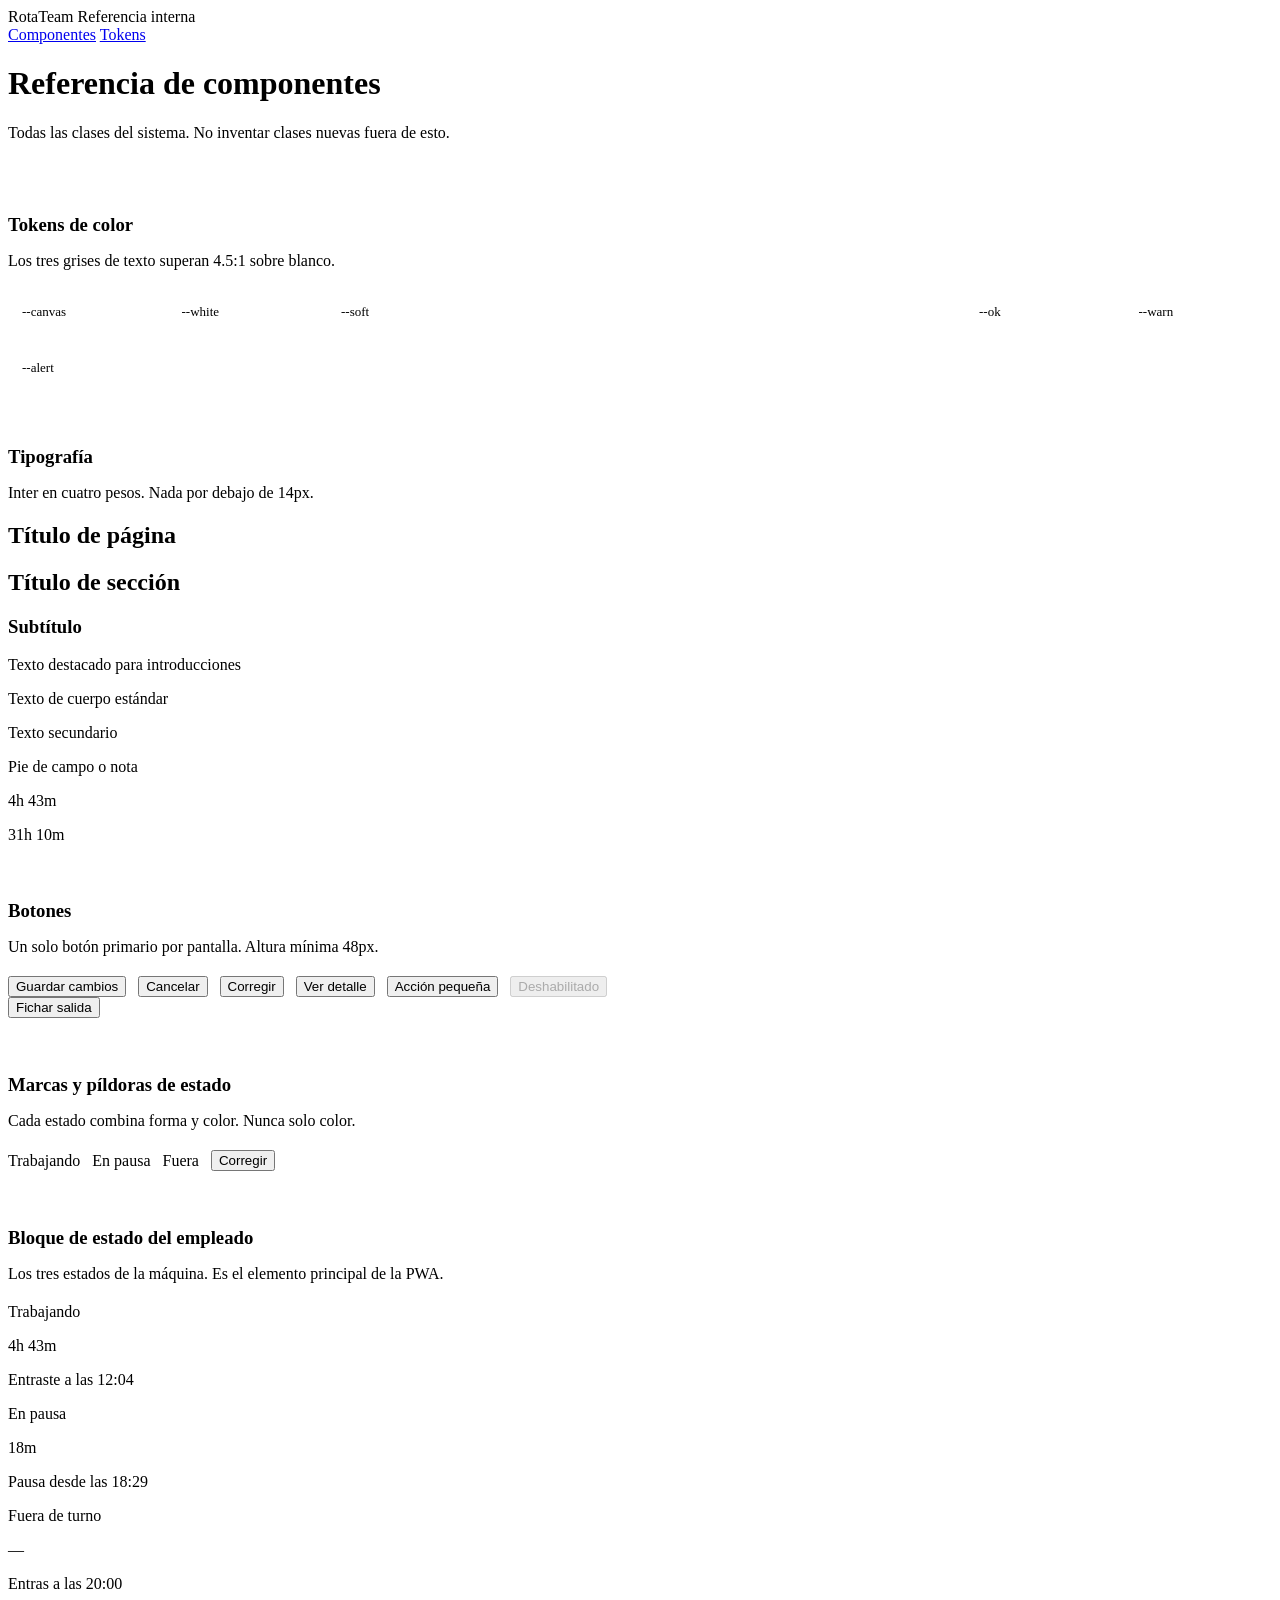
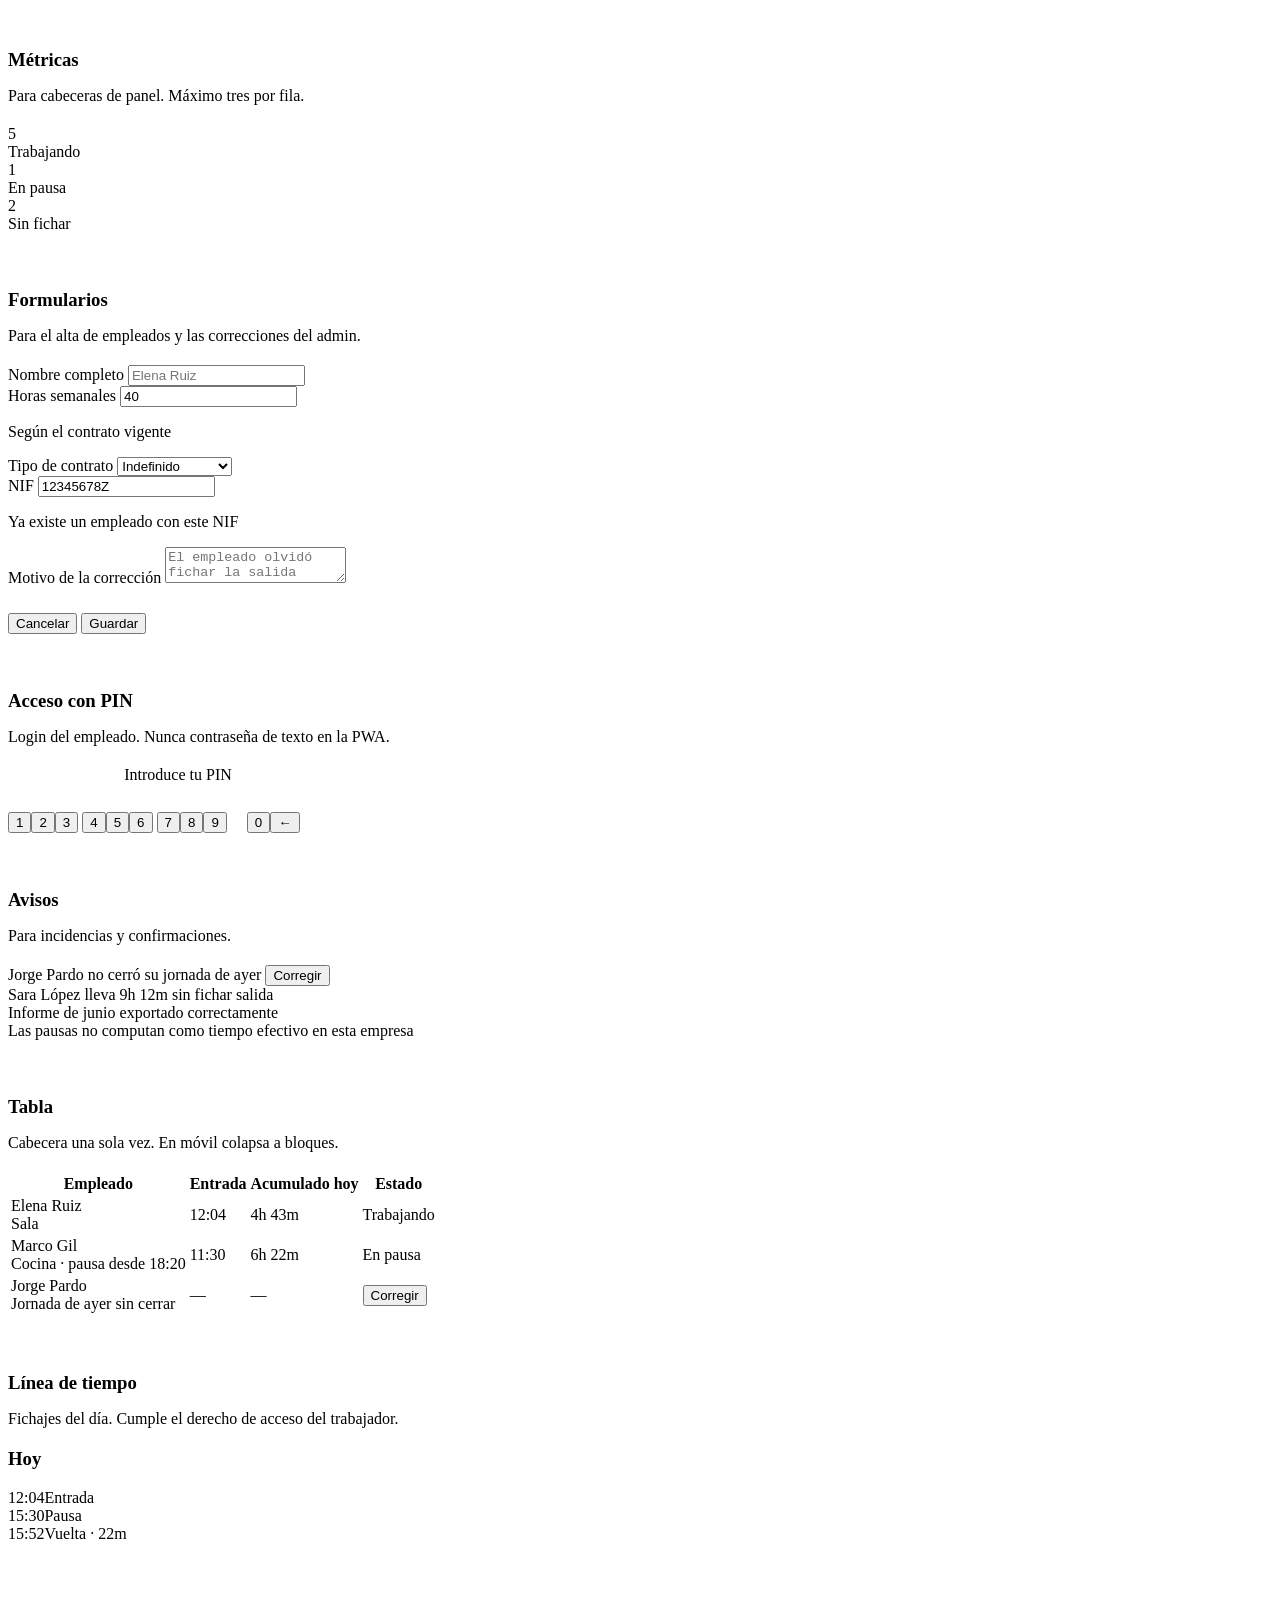
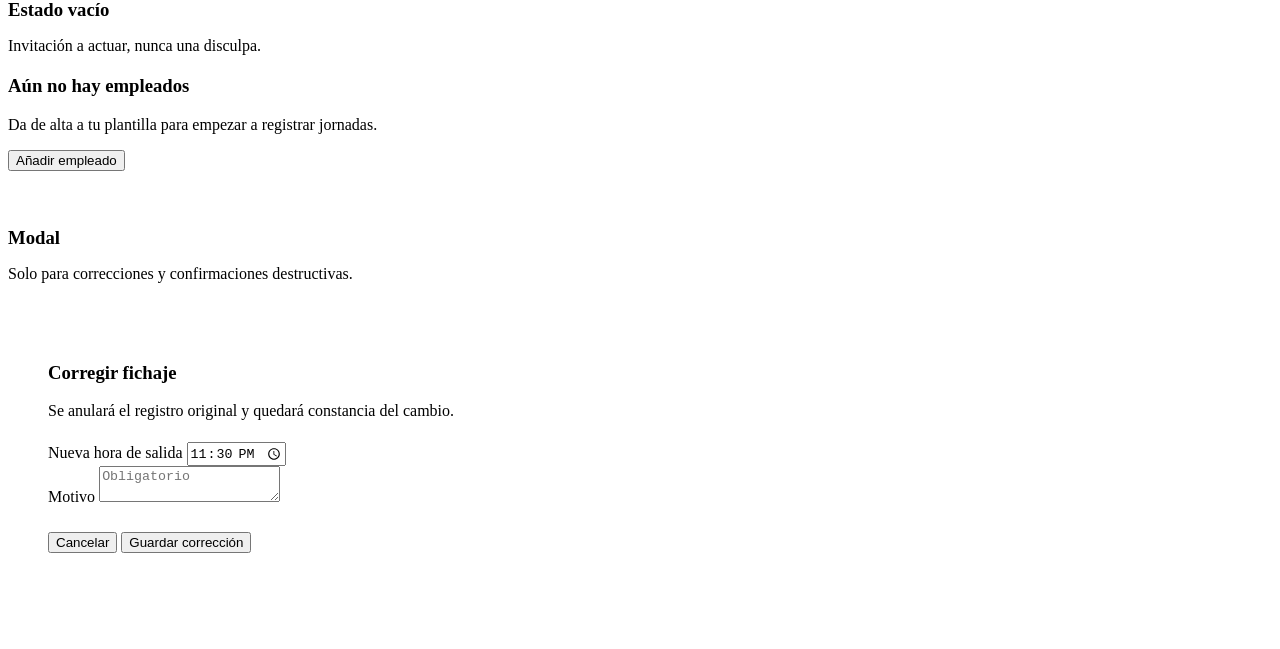
==== src/main/resources/static/components.html @ 7f1533b3 "chore(ui): install the design system and rename the product to RotaTeam Adds design-system.css and t" ====
<!DOCTYPE html>
<html lang="es">
<head>
<meta charset="UTF-8">
<meta name="viewport" content="width=device-width, initial-scale=1">
<title>RotaTeam — referencia de componentes</title>
<link rel="preconnect" href="https://fonts.googleapis.com">
<link rel="preconnect" href="https://fonts.gstatic.com" crossorigin>
<link href="https://fonts.googleapis.com/css2?family=Inter:wght@300;400;500;600&display=swap" rel="stylesheet">
<link rel="stylesheet" href="/css/design-system.css">
<style>
  .demo { margin-bottom: 56px; }
  .demo > h3 { margin-bottom: 6px; }
  .demo > .text-caption { margin-bottom: 20px; }
  .swatches { display: grid; grid-template-columns: repeat(auto-fill, minmax(140px, 1fr)); gap: 12px; }
  .sw { border-radius: var(--r-sm); padding: 14px; font-size: 13px; border: 1px solid var(--line); }
  .inline-set { display: flex; flex-wrap: wrap; gap: 12px; align-items: center; }
  .phone-demo { max-width: 340px; }
</style>
</head>
<body>

<div class="topbar">
  <span class="brand">RotaTeam</span>
  <span class="venue-name">Referencia interna</span>
  <nav>
    <a href="#" aria-current="page">Componentes</a>
    <a href="#">Tokens</a>
  </nav>
</div>

<main class="page">

  <h1>Referencia de componentes</h1>
  <p class="text-lead" style="margin-top:10px">Todas las clases del sistema. No inventar clases nuevas fuera de esto.</p>

  <hr style="border:none;border-top:1px solid var(--line);margin:36px 0">

  <!-- COLOR -->
  <section class="demo">
    <h3>Tokens de color</h3>
    <p class="text-caption">Los tres grises de texto superan 4.5:1 sobre blanco.</p>
    <div class="swatches">
      <div class="sw" style="background:var(--canvas)">--canvas</div>
      <div class="sw" style="background:var(--white)">--white</div>
      <div class="sw" style="background:var(--soft)">--soft</div>
      <div class="sw" style="background:var(--ink);color:#fff">--ink</div>
      <div class="sw" style="background:var(--ink-2);color:#fff">--ink-2</div>
      <div class="sw" style="background:var(--ink-3);color:#fff">--ink-3</div>
      <div class="sw" style="background:var(--ok-soft);color:var(--ok)">--ok</div>
      <div class="sw" style="background:var(--warn-soft);color:var(--warn)">--warn</div>
      <div class="sw" style="background:var(--alert-soft);color:var(--alert)">--alert</div>
    </div>
  </section>

  <!-- TIPOGRAFÍA -->
  <section class="demo">
    <h3>Tipografía</h3>
    <p class="text-caption">Inter en cuatro pesos. Nada por debajo de 14px.</p>
    <div class="surface stack-3">
      <h1>Título de página</h1>
      <h2>Título de sección</h2>
      <h3>Subtítulo</h3>
      <p class="text-lead">Texto destacado para introducciones</p>
      <p class="text-body">Texto de cuerpo estándar</p>
      <p class="text-secondary">Texto secundario</p>
      <p class="text-caption">Pie de campo o nota</p>
      <p class="figure">4h 43m</p>
      <p class="figure-sm">31h 10m</p>
    </div>
  </section>

  <!-- BOTONES -->
  <section class="demo">
    <h3>Botones</h3>
    <p class="text-caption">Un solo botón primario por pantalla. Altura mínima 48px.</p>
    <div class="surface stack-4">
      <div class="inline-set">
        <button class="btn btn--primary">Guardar cambios</button>
        <button class="btn btn--secondary">Cancelar</button>
        <button class="btn btn--danger">Corregir</button>
        <button class="btn btn--quiet">Ver detalle</button>
        <button class="btn btn--primary btn--sm">Acción pequeña</button>
        <button class="btn btn--primary" disabled>Deshabilitado</button>
      </div>
      <div class="phone-demo">
        <button class="btn btn--primary btn--hero">Fichar salida</button>
      </div>
    </div>
  </section>

  <!-- ESTADOS -->
  <section class="demo">
    <h3>Marcas y píldoras de estado</h3>
    <p class="text-caption">Cada estado combina forma y color. Nunca solo color.</p>
    <div class="surface stack-4">
      <div class="inline-set">
        <span class="pill pill--ok"><span class="mark mark--dot"></span>Trabajando</span>
        <span class="pill pill--warn"><span class="mark mark--bars"></span>En pausa</span>
        <span class="pill pill--off"><span class="mark mark--ring"></span>Fuera</span>
        <button class="pill pill--alert">Corregir</button>
      </div>
    </div>
  </section>

  <!-- BLOQUE DE ESTADO -->
  <section class="demo">
    <h3>Bloque de estado del empleado</h3>
    <p class="text-caption">Los tres estados de la máquina. Es el elemento principal de la PWA.</p>
    <div class="grid-3">
      <div class="status-block status-block--working">
        <p class="status-line"><span class="mark mark--dot"></span>Trabajando</p>
        <p class="figure" style="margin-top:16px">4h 43m</p>
        <p class="text-secondary" style="margin-top:10px">Entraste a las 12:04</p>
      </div>
      <div class="status-block status-block--paused">
        <p class="status-line"><span class="mark mark--bars"></span>En pausa</p>
        <p class="figure" style="margin-top:16px">18m</p>
        <p class="text-secondary" style="margin-top:10px">Pausa desde las 18:29</p>
      </div>
      <div class="status-block status-block--out">
        <p class="status-line"><span class="mark mark--ring"></span>Fuera de turno</p>
        <p class="figure" style="margin-top:16px">—</p>
        <p class="text-secondary" style="margin-top:10px">Entras a las 20:00</p>
      </div>
    </div>
  </section>

  <!-- MÉTRICAS -->
  <section class="demo">
    <h3>Métricas</h3>
    <p class="text-caption">Para cabeceras de panel. Máximo tres por fila.</p>
    <div class="grid-3">
      <div class="tile tile-ok"><div class="tile-n">5</div><div class="tile-l">Trabajando</div></div>
      <div class="tile tile-warn"><div class="tile-n">1</div><div class="tile-l">En pausa</div></div>
      <div class="tile"><div class="tile-n">2</div><div class="tile-l">Sin fichar</div></div>
    </div>
  </section>

  <!-- FORMULARIOS -->
  <section class="demo">
    <h3>Formularios</h3>
    <p class="text-caption">Para el alta de empleados y las correcciones del admin.</p>
    <div class="surface page-narrow">
      <div class="field">
        <label class="label" for="f1">Nombre completo</label>
        <input class="input" id="f1" type="text" placeholder="Elena Ruiz">
      </div>
      <div class="field">
        <label class="label" for="f2">Horas semanales</label>
        <input class="input" id="f2" type="number" value="40">
        <p class="hint">Según el contrato vigente</p>
      </div>
      <div class="field">
        <label class="label" for="f3">Tipo de contrato</label>
        <select class="select" id="f3">
          <option>Indefinido</option>
          <option>Temporal</option>
          <option>Fijo discontinuo</option>
        </select>
      </div>
      <div class="field">
        <label class="label" for="f4">NIF</label>
        <input class="input" id="f4" type="text" value="12345678Z" aria-invalid="true">
        <p class="error-text">Ya existe un empleado con este NIF</p>
      </div>
      <div class="field">
        <label class="label" for="f5">Motivo de la corrección</label>
        <textarea class="textarea" id="f5" placeholder="El empleado olvidó fichar la salida"></textarea>
      </div>
      <div class="row-end" style="margin-top:26px">
        <button class="btn btn--secondary">Cancelar</button>
        <button class="btn btn--primary">Guardar</button>
      </div>
    </div>
  </section>

  <!-- PINPAD -->
  <section class="demo">
    <h3>Acceso con PIN</h3>
    <p class="text-caption">Login del empleado. Nunca contraseña de texto en la PWA.</p>
    <div class="surface phone-demo">
      <p class="text-secondary" style="text-align:center;margin-bottom:20px">Introduce tu PIN</p>
      <div class="pin-display" style="margin-bottom:28px">
        <span class="pin-dot pin-dot--filled"></span>
        <span class="pin-dot pin-dot--filled"></span>
        <span class="pin-dot"></span>
        <span class="pin-dot"></span>
      </div>
      <div class="pinpad">
        <button>1</button><button>2</button><button>3</button>
        <button>4</button><button>5</button><button>6</button>
        <button>7</button><button>8</button><button>9</button>
        <button style="visibility:hidden"></button><button>0</button><button aria-label="Borrar">←</button>
      </div>
    </div>
  </section>

  <!-- AVISOS -->
  <section class="demo">
    <h3>Avisos</h3>
    <p class="text-caption">Para incidencias y confirmaciones.</p>
    <div class="stack-3">
      <div class="notice notice--alert" role="status">
        <span class="mark mark--dot"></span>
        Jorge Pardo no cerró su jornada de ayer
        <button class="btn btn--danger btn--sm notice-action">Corregir</button>
      </div>
      <div class="notice notice--warn">
        <span class="mark mark--bars"></span>
        Sara López lleva 9h 12m sin fichar salida
      </div>
      <div class="notice notice--ok">
        <span class="mark mark--dot"></span>
        Informe de junio exportado correctamente
      </div>
      <div class="notice notice--info">
        <span class="mark mark--ring"></span>
        Las pausas no computan como tiempo efectivo en esta empresa
      </div>
    </div>
  </section>

  <!-- TABLA -->
  <section class="demo">
    <h3>Tabla</h3>
    <p class="text-caption">Cabecera una sola vez. En móvil colapsa a bloques.</p>
    <div class="surface">
      <table class="table">
        <thead>
          <tr>
            <th scope="col">Empleado</th>
            <th scope="col">Entrada</th>
            <th scope="col">Acumulado hoy</th>
            <th scope="col" class="right">Estado</th>
          </tr>
        </thead>
        <tbody>
          <tr>
            <td><div class="cell-title">Elena Ruiz</div><div class="cell-sub">Sala</div></td>
            <td>12:04</td>
            <td>4h 43m</td>
            <td class="right"><span class="pill pill--ok"><span class="mark mark--dot"></span>Trabajando</span></td>
          </tr>
          <tr>
            <td><div class="cell-title">Marco Gil</div><div class="cell-sub">Cocina · pausa desde 18:20</div></td>
            <td>11:30</td>
            <td>6h 22m</td>
            <td class="right"><span class="pill pill--warn"><span class="mark mark--bars"></span>En pausa</span></td>
          </tr>
          <tr>
            <td><div class="cell-title">Jorge Pardo</div><div class="cell-sub">Jornada de ayer sin cerrar</div></td>
            <td class="cell-empty">—</td>
            <td class="cell-empty">—</td>
            <td class="right"><button class="pill pill--alert">Corregir</button></td>
          </tr>
        </tbody>
      </table>
    </div>
  </section>

  <!-- TIMELINE -->
  <section class="demo">
    <h3>Línea de tiempo</h3>
    <p class="text-caption">Fichajes del día. Cumple el derecho de acceso del trabajador.</p>
    <div class="surface phone-demo">
      <div class="timeline" style="border-top:none;padding-top:0">
        <h3>Hoy</h3>
        <div class="timeline-item"><span class="tl-time">12:04</span><span class="tl-event">Entrada</span></div>
        <div class="timeline-item"><span class="tl-time">15:30</span><span class="tl-event">Pausa</span></div>
        <div class="timeline-item"><span class="tl-time">15:52</span><span class="tl-event">Vuelta · 22m</span></div>
      </div>
    </div>
  </section>

  <!-- VACÍO -->
  <section class="demo">
    <h3>Estado vacío</h3>
    <p class="text-caption">Invitación a actuar, nunca una disculpa.</p>
    <div class="surface">
      <div class="empty">
        <h3>Aún no hay empleados</h3>
        <p>Da de alta a tu plantilla para empezar a registrar jornadas.</p>
        <button class="btn btn--primary">Añadir empleado</button>
      </div>
    </div>
  </section>

  <!-- MODAL -->
  <section class="demo">
    <h3>Modal</h3>
    <p class="text-caption">Solo para correcciones y confirmaciones destructivas.</p>
    <div class="surface" style="background:var(--soft);padding:40px">
      <div class="modal" style="margin:0 auto">
        <h3>Corregir fichaje</h3>
        <p class="text-secondary" style="margin-bottom:22px">Se anulará el registro original y quedará constancia del cambio.</p>
        <div class="field">
          <label class="label" for="m1">Nueva hora de salida</label>
          <input class="input" id="m1" type="time" value="23:30">
        </div>
        <div class="field">
          <label class="label" for="m2">Motivo</label>
          <textarea class="textarea" id="m2" placeholder="Obligatorio"></textarea>
        </div>
        <div class="row-end" style="margin-top:26px">
          <button class="btn btn--secondary">Cancelar</button>
          <button class="btn btn--primary">Guardar corrección</button>
        </div>
      </div>
    </div>
  </section>

</main>
</body>
</html>
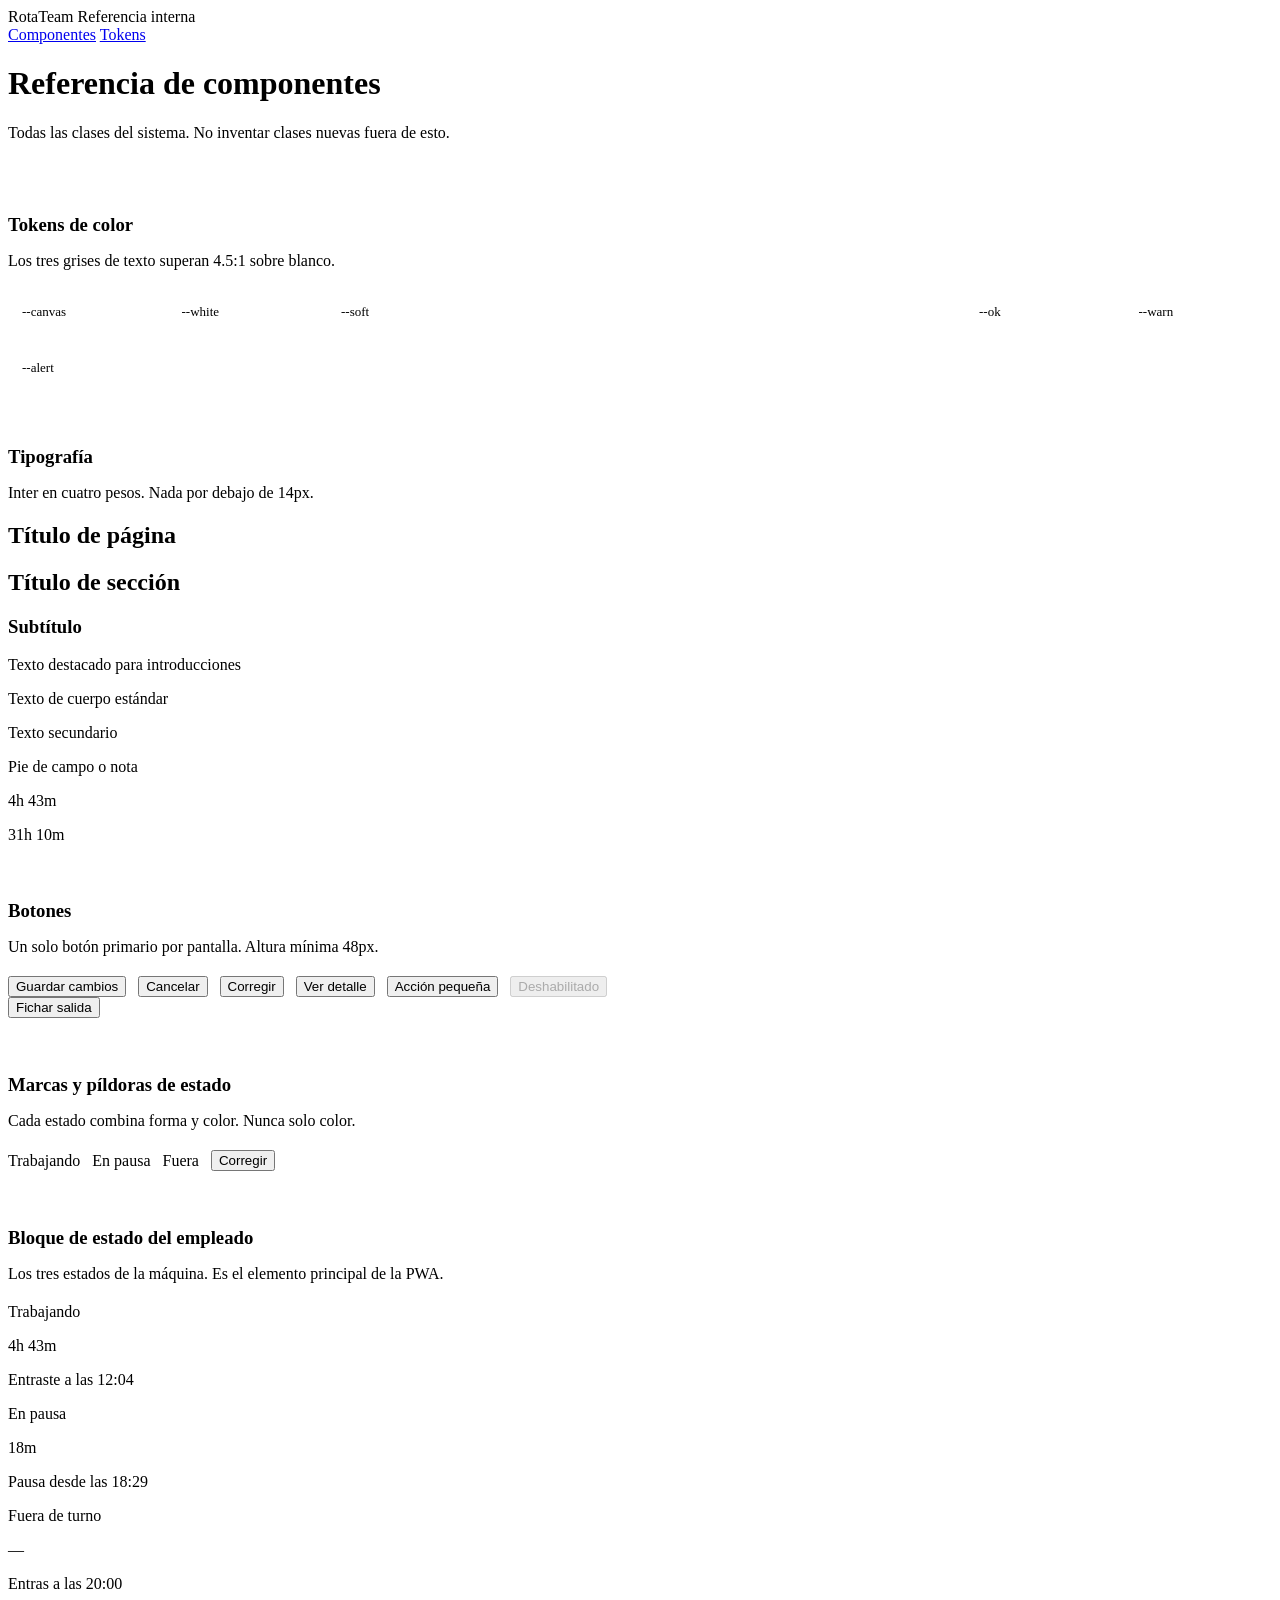
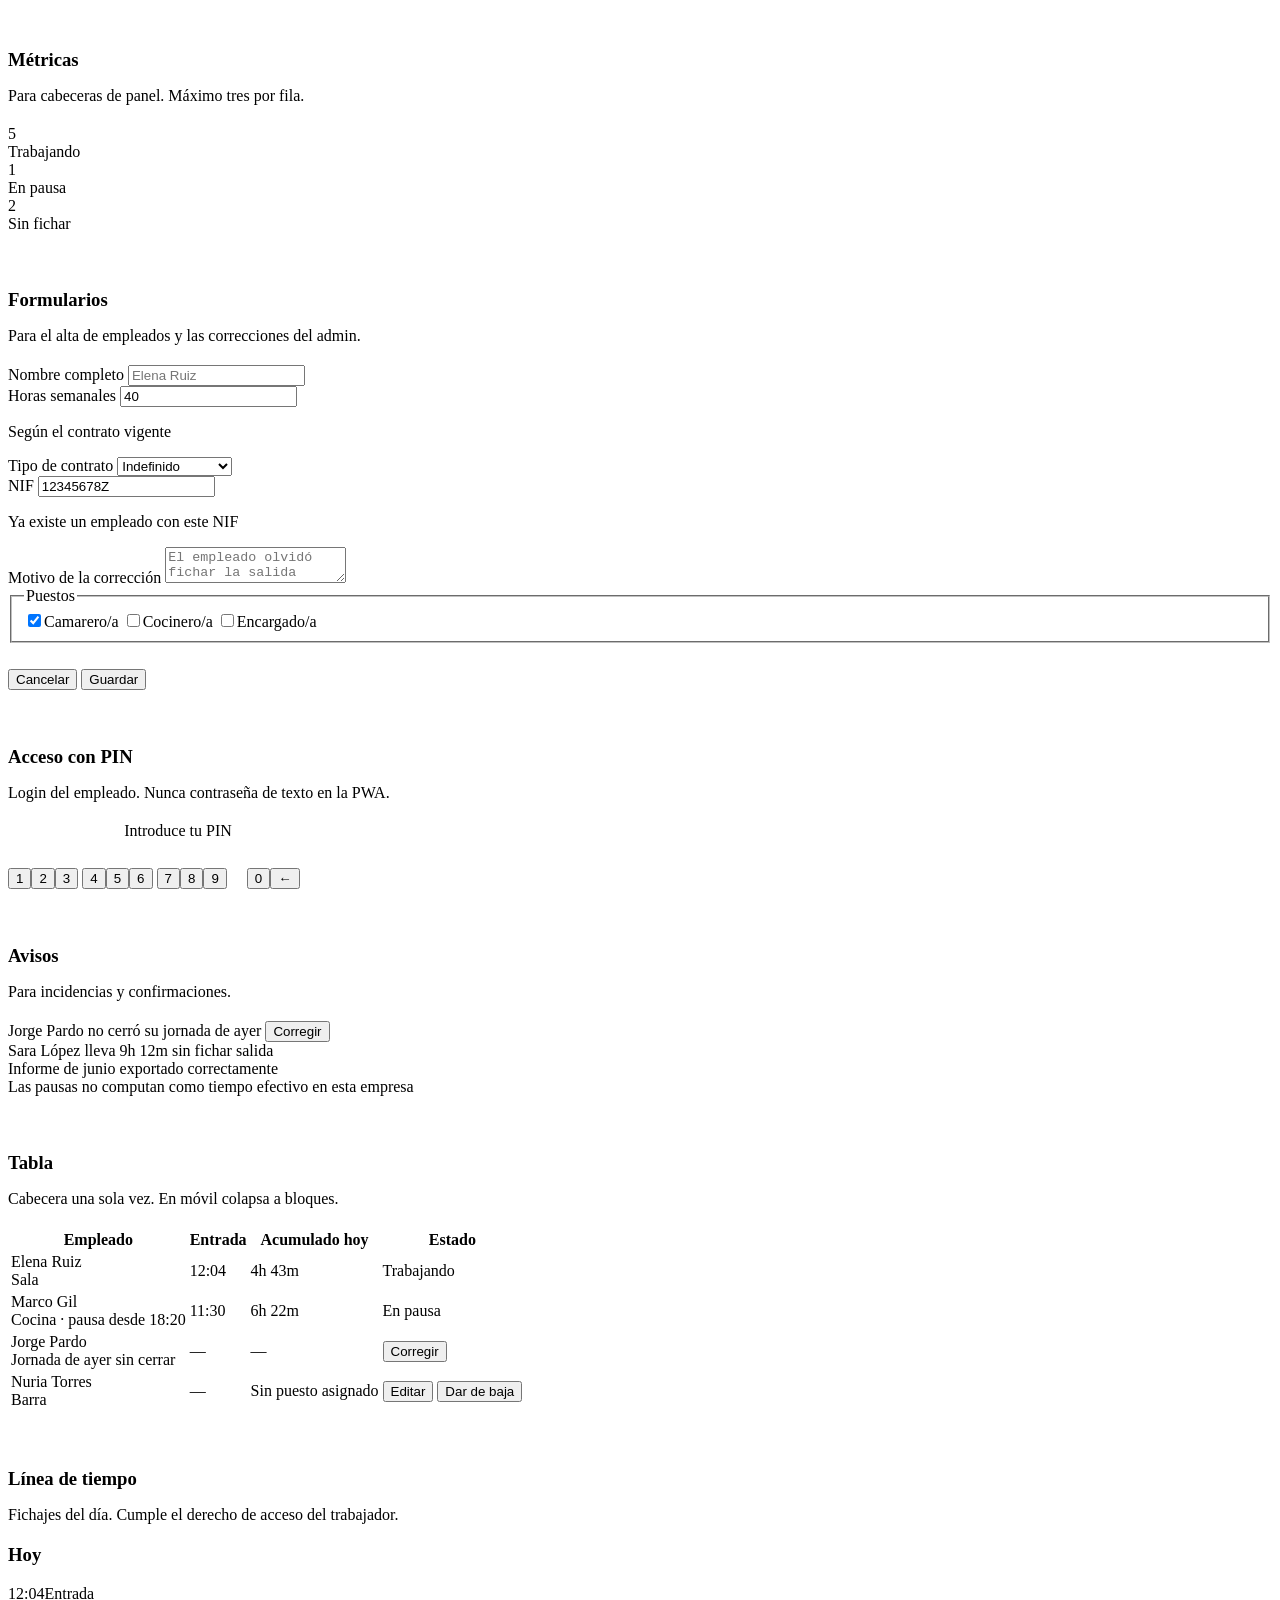
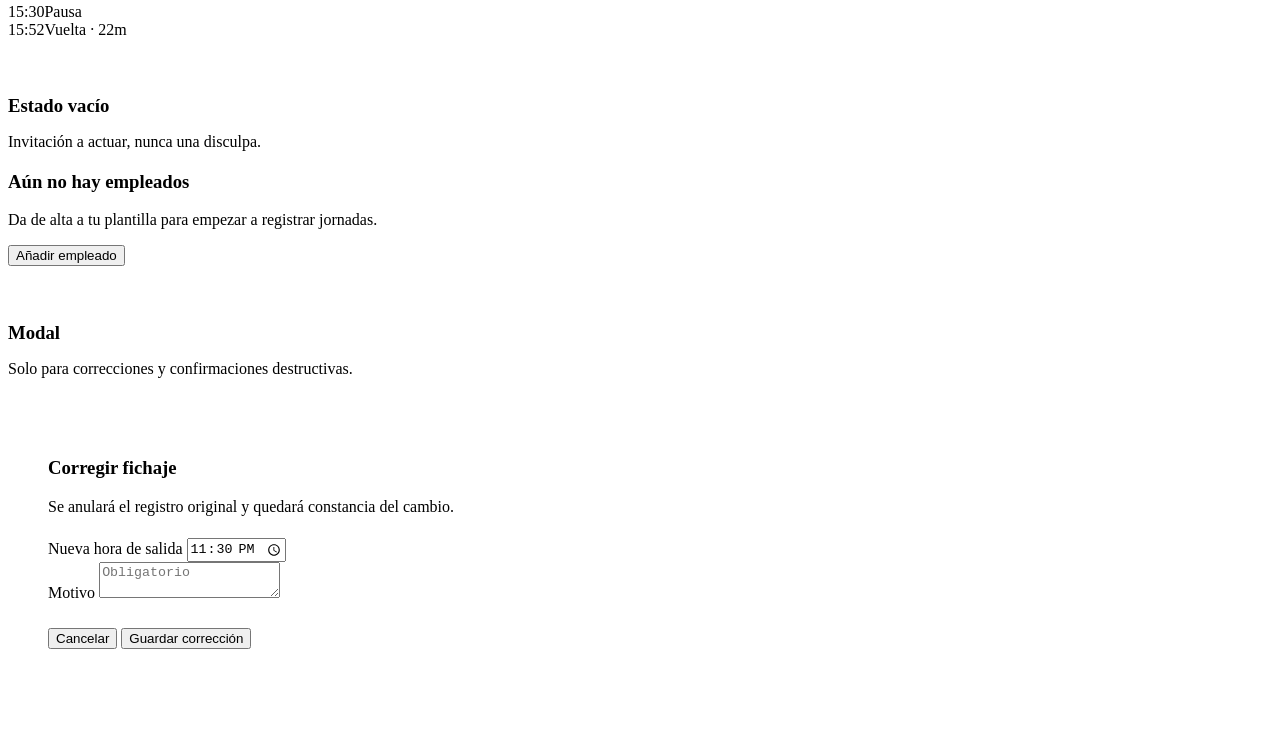
==== commit 7d5058d1: "refactor(ui): rebuild the employee list as a table with a modal form The accordion of stacked forms " ====
--- a/src/main/resources/static/components.html
+++ b/src/main/resources/static/components.html
@@ -168,6 +168,12 @@
         <label class="label" for="f5">Motivo de la corrección</label>
         <textarea class="textarea" id="f5" placeholder="El empleado olvidó fichar la salida"></textarea>
       </div>
+      <fieldset class="fieldset field">
+        <legend>Puestos</legend>
+        <label class="check"><input type="checkbox" checked>Camarero/a</label>
+        <label class="check"><input type="checkbox">Cocinero/a</label>
+        <label class="check"><input type="checkbox">Encargado/a</label>
+      </fieldset>
       <div class="row-end" style="margin-top:26px">
         <button class="btn btn--secondary">Cancelar</button>
         <button class="btn btn--primary">Guardar</button>
@@ -253,6 +259,17 @@
             <td class="cell-empty">—</td>
             <td class="cell-empty">—</td>
             <td class="right"><button class="pill pill--alert">Corregir</button></td>
+          </tr>
+          <tr>
+            <td><div class="cell-title">Nuria Torres</div><div class="cell-sub">Barra</div></td>
+            <td>—</td>
+            <td class="cell-empty">Sin puesto asignado</td>
+            <td class="right">
+              <div class="row-actions">
+                <button class="btn btn--secondary btn--sm">Editar</button>
+                <button class="btn btn--quiet btn--sm">Dar de baja</button>
+              </div>
+            </td>
           </tr>
         </tbody>
       </table>
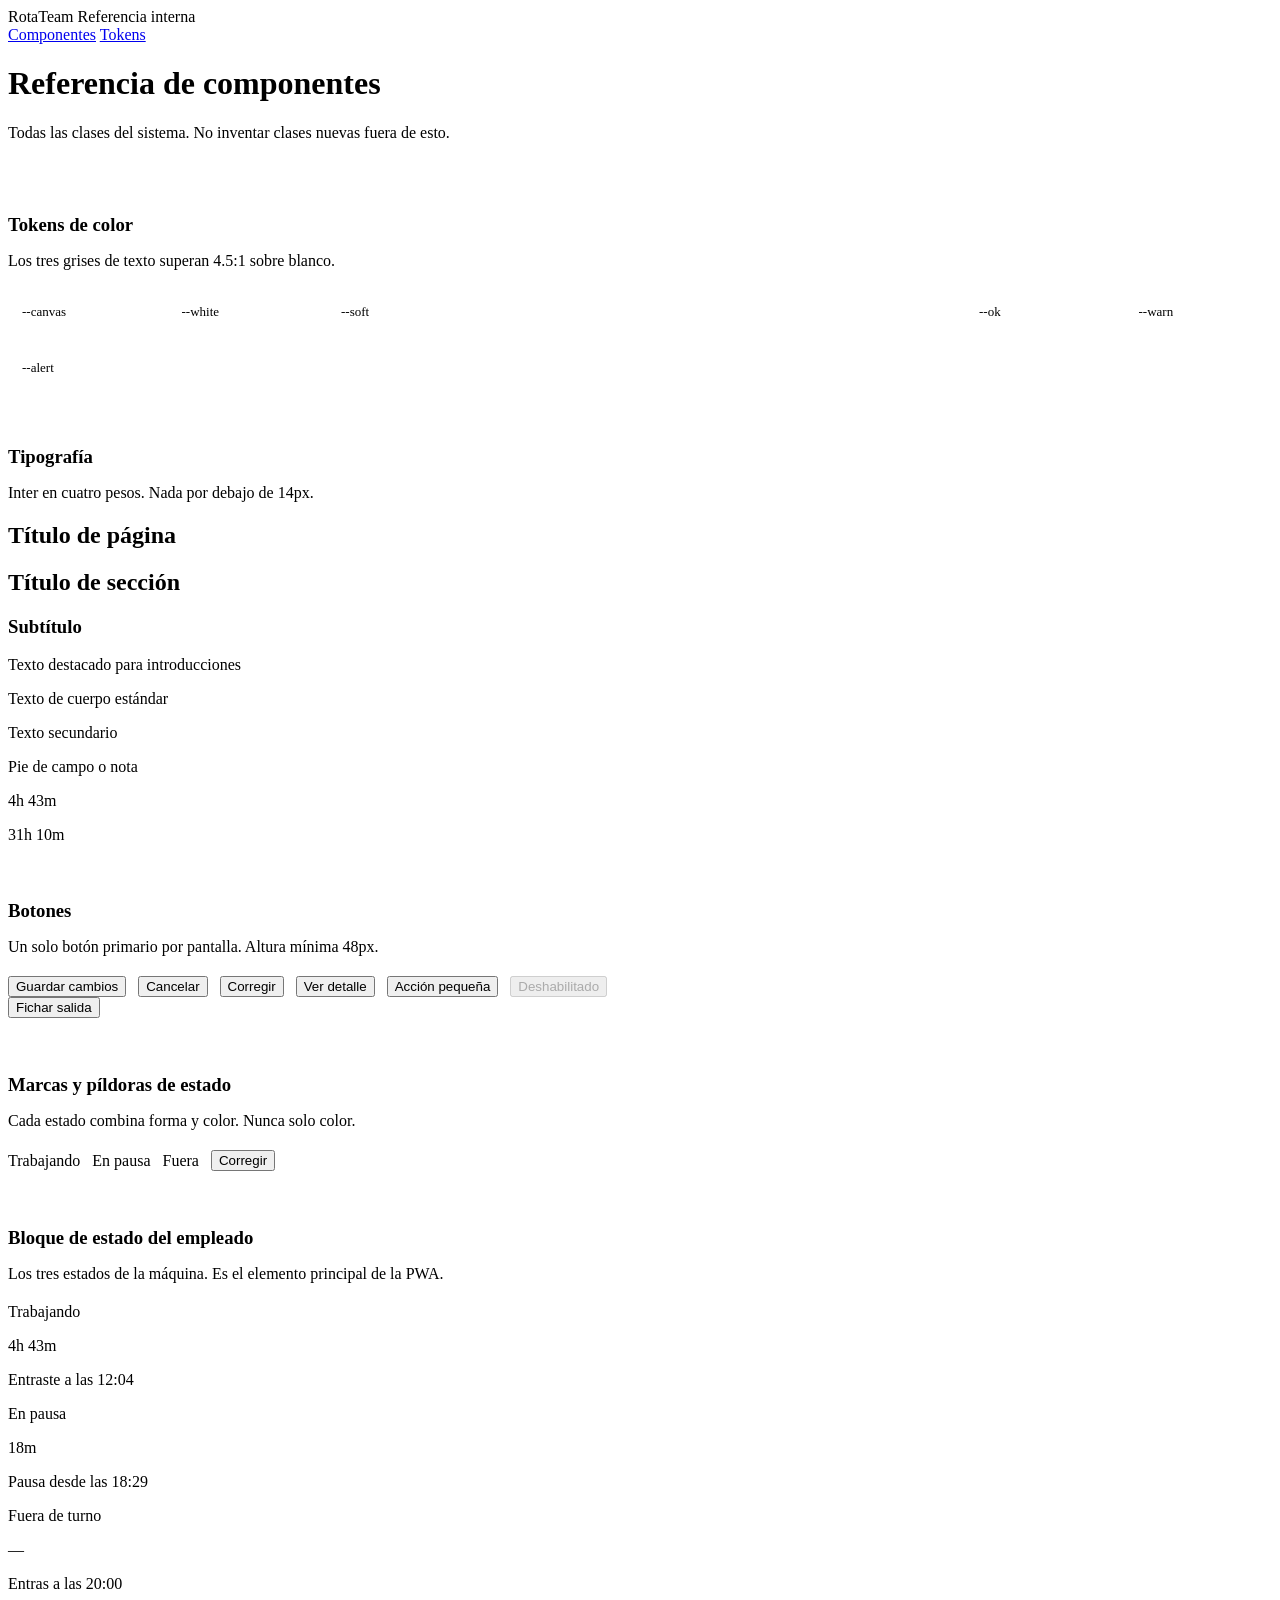
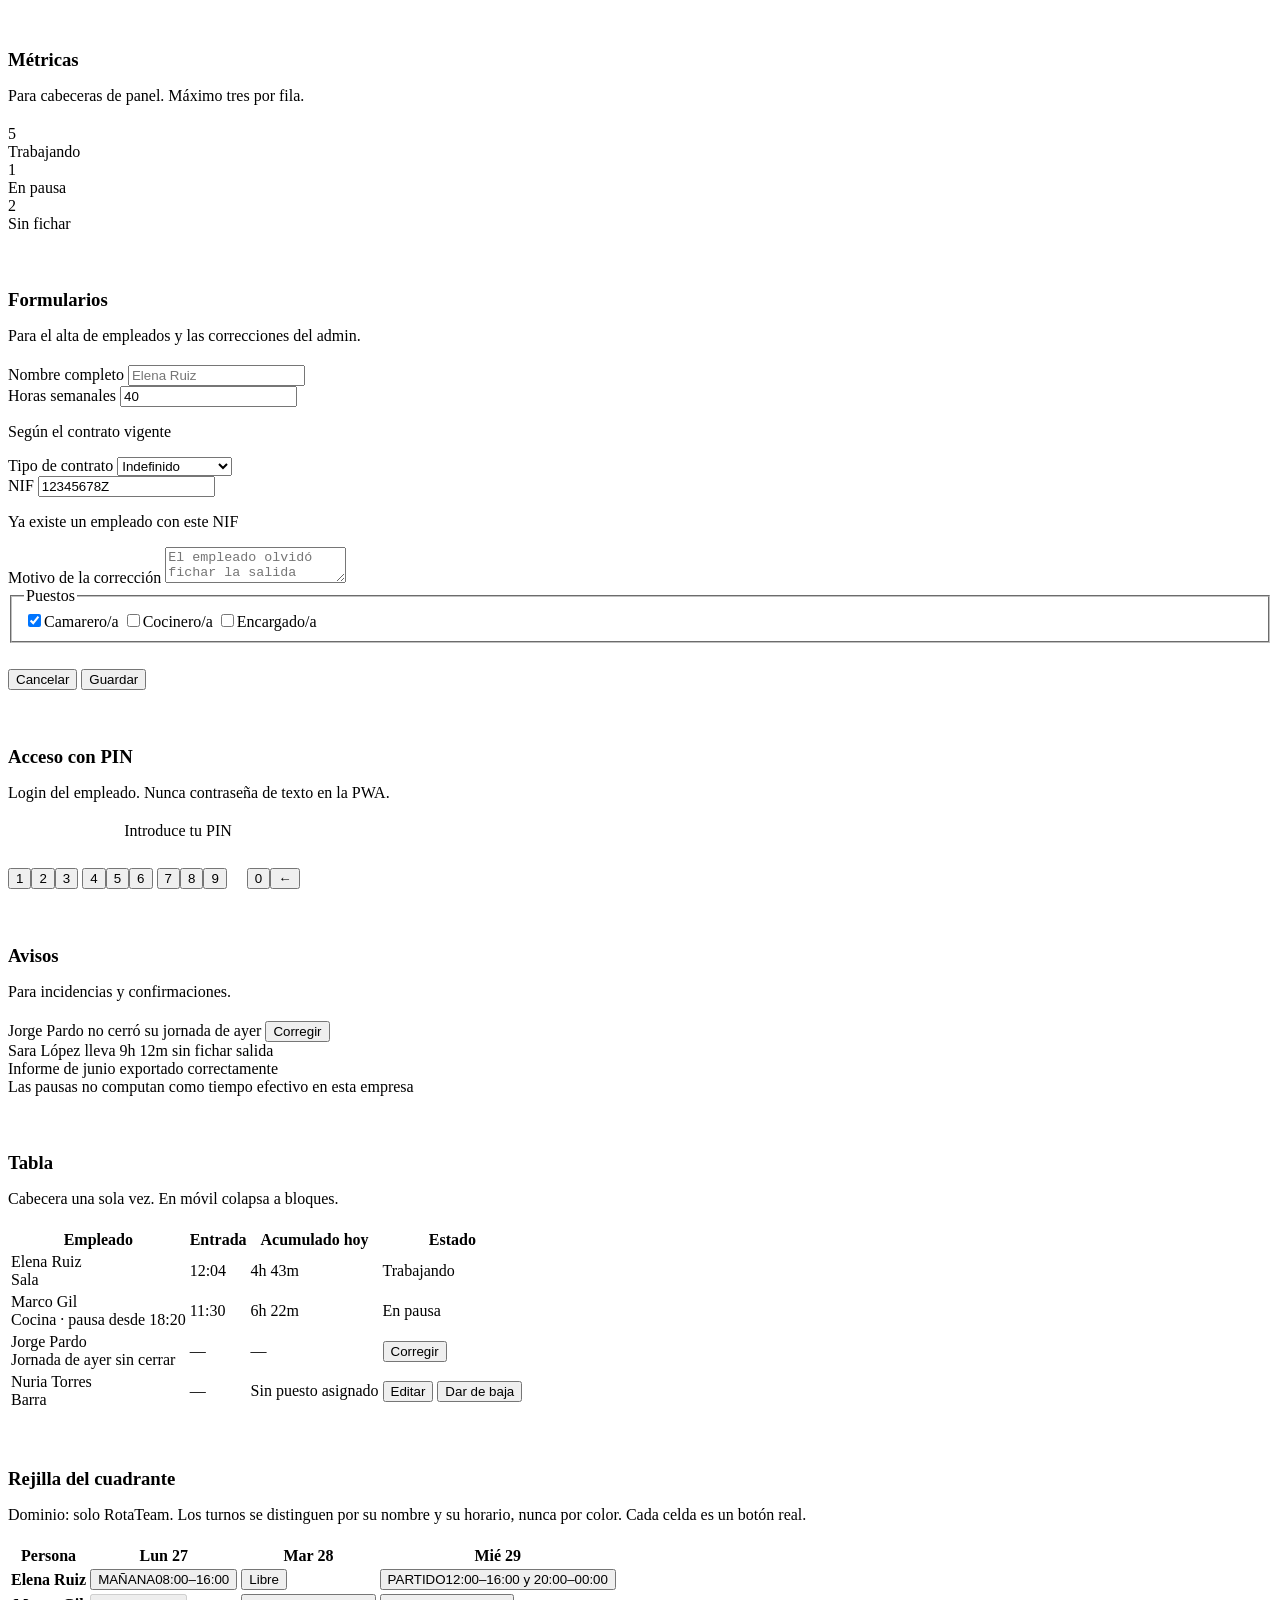
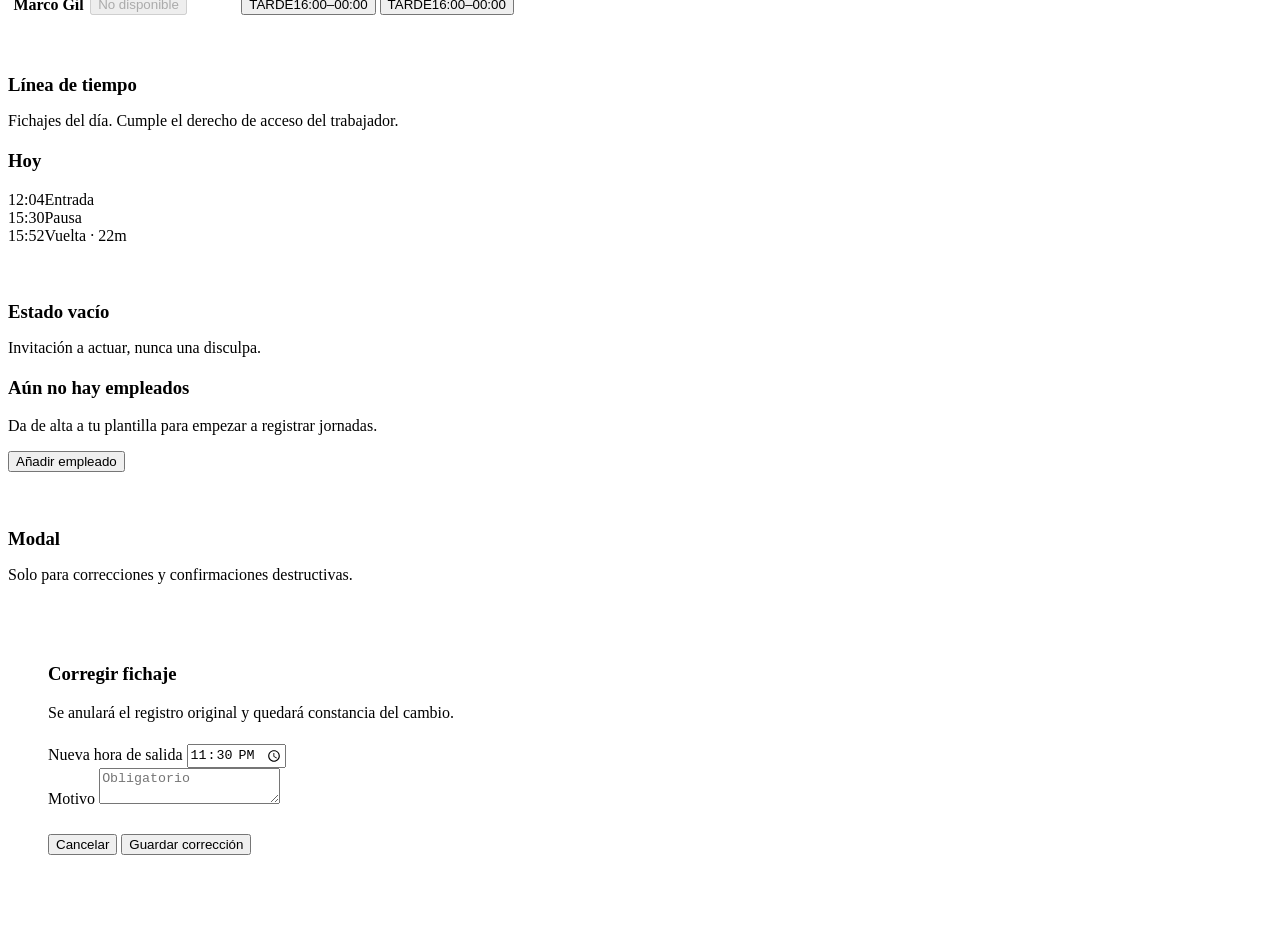
==== commit 95009848: "refactor(ui): rebuild the rota on the design system and drop the old sheets Last screen to migrate, " ====
--- a/src/main/resources/static/components.html
+++ b/src/main/resources/static/components.html
@@ -276,6 +276,40 @@
     </div>
   </section>
 
+  <!-- REJILLA DEL CUADRANTE -->
+  <section class="demo">
+    <h3>Rejilla del cuadrante</h3>
+    <p class="text-caption">Dominio: solo RotaTeam. Los turnos se distinguen por su nombre y su horario, nunca por color. Cada celda es un botón real.</p>
+    <div class="surface">
+      <div class="rota-wrap">
+        <table class="rota">
+          <thead>
+            <tr>
+              <th scope="col">Persona</th>
+              <th scope="col">Lun 27</th>
+              <th scope="col">Mar 28</th>
+              <th scope="col">Mié 29</th>
+            </tr>
+          </thead>
+          <tbody>
+            <tr>
+              <th scope="row">Elena Ruiz</th>
+              <td><button class="rota-cell">MAÑANA<span class="rota-time">08:00–16:00</span></button></td>
+              <td><button class="rota-cell rota-cell--free">Libre</button></td>
+              <td><button class="rota-cell">PARTIDO<span class="rota-time">12:00–16:00 y 20:00–00:00</span></button></td>
+            </tr>
+            <tr>
+              <th scope="row">Marco Gil</th>
+              <td><button class="rota-cell rota-cell--off" disabled>No disponible</button></td>
+              <td><button class="rota-cell">TARDE<span class="rota-time">16:00–00:00</span></button></td>
+              <td><button class="rota-cell rota-cell--rejected">TARDE<span class="rota-time">16:00–00:00</span></button></td>
+            </tr>
+          </tbody>
+        </table>
+      </div>
+    </div>
+  </section>
+
   <!-- TIMELINE -->
   <section class="demo">
     <h3>Línea de tiempo</h3>
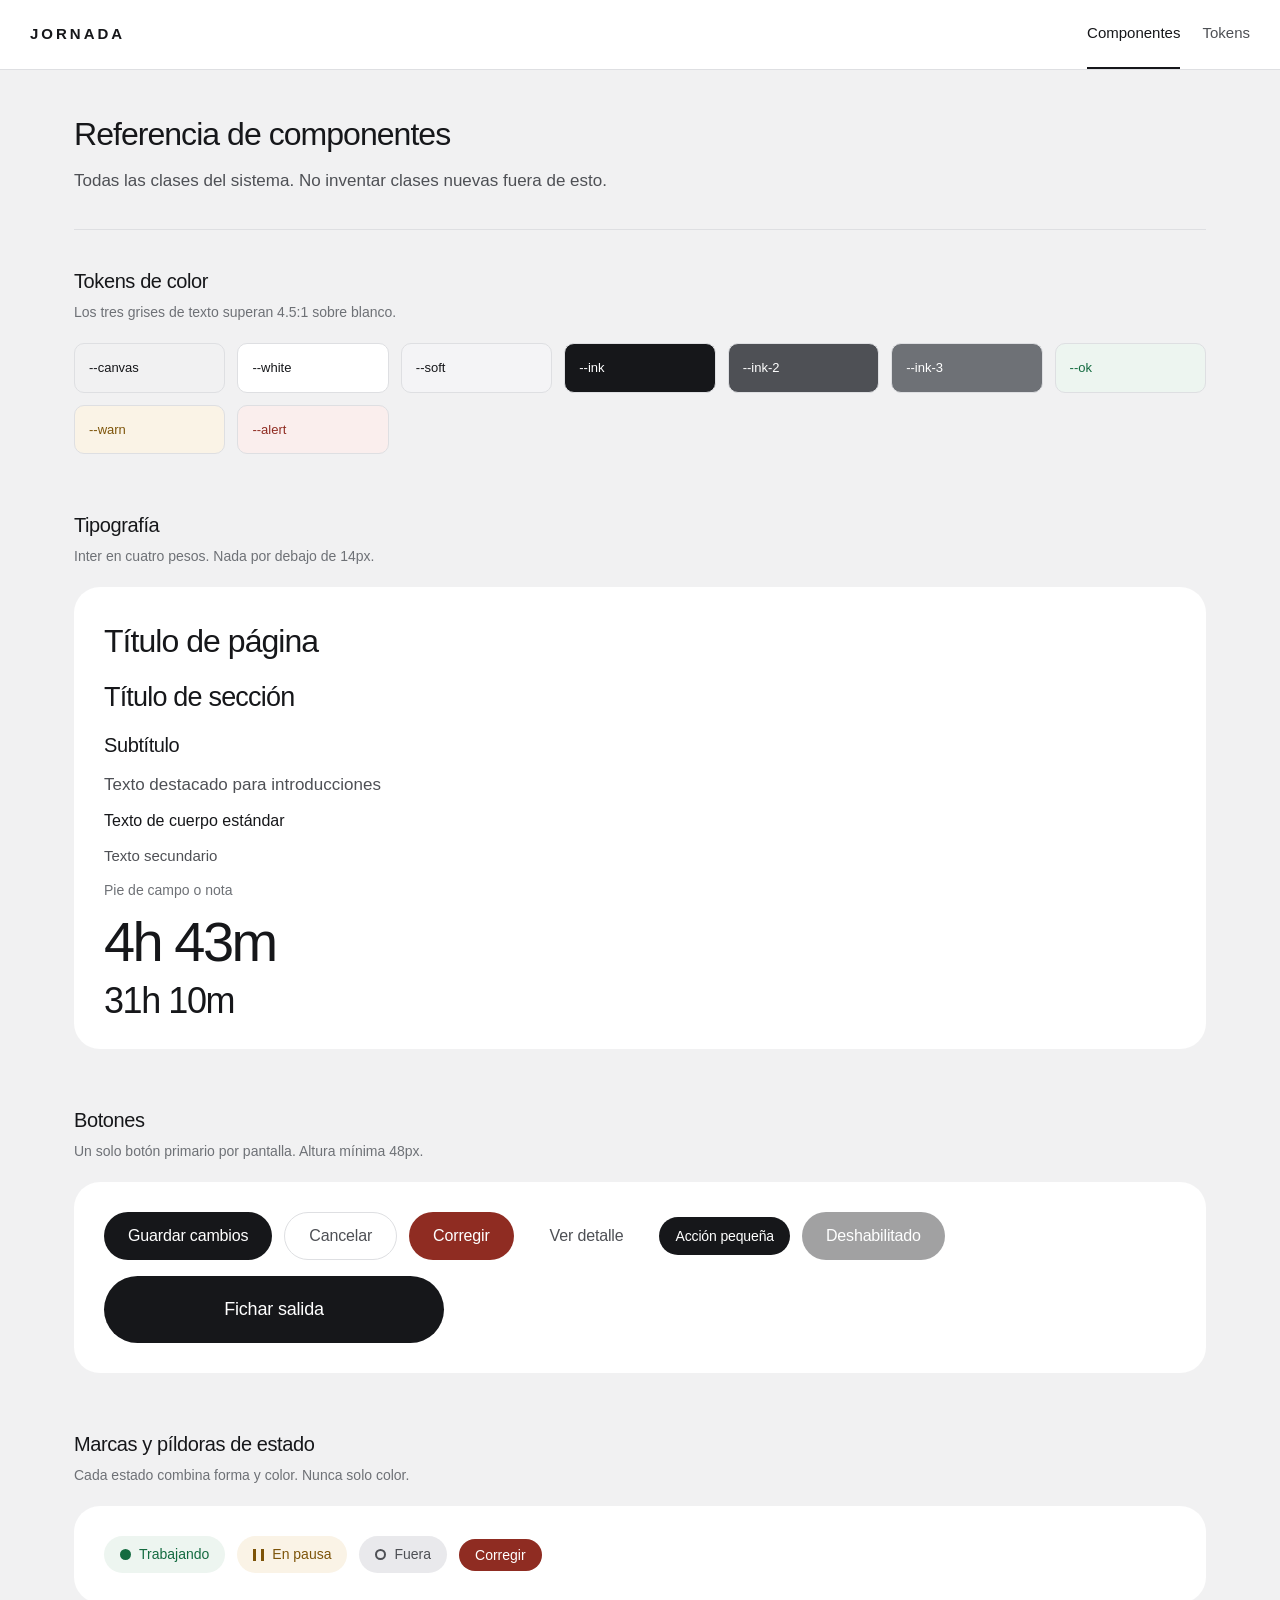
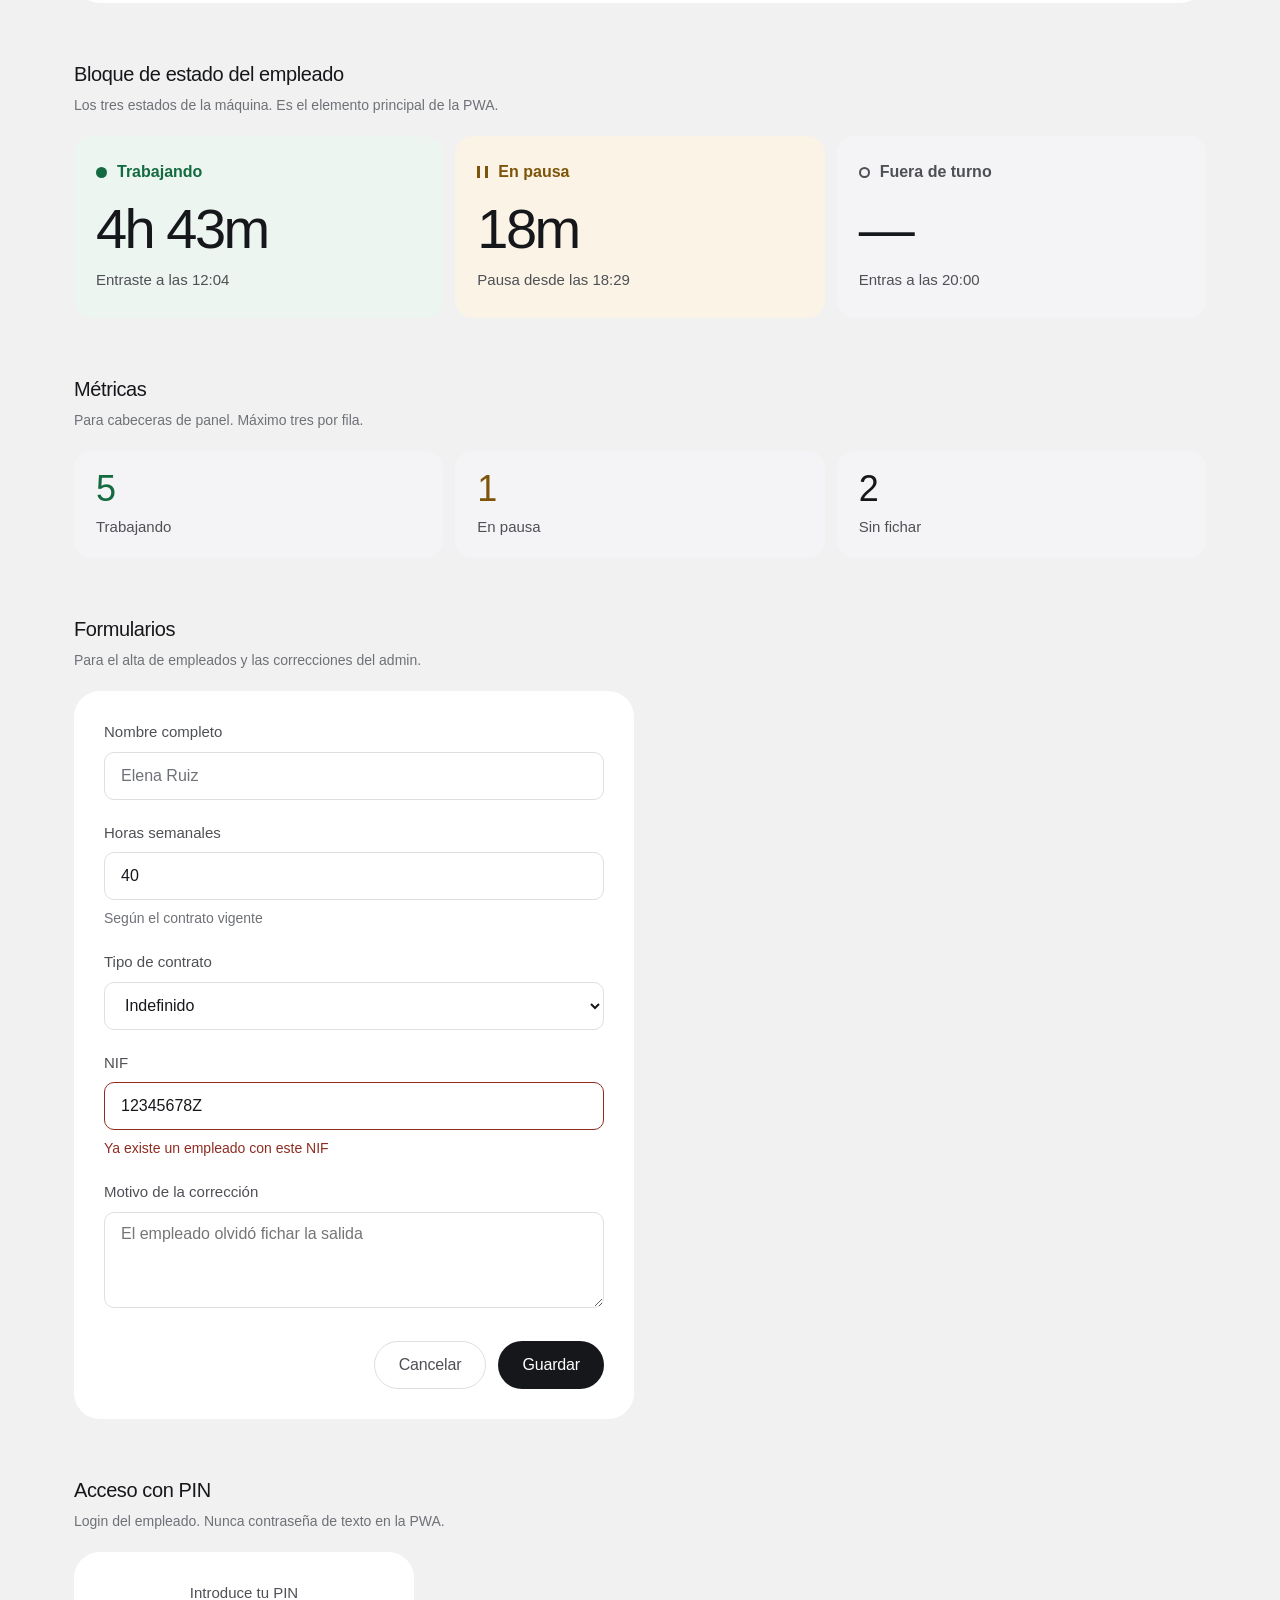
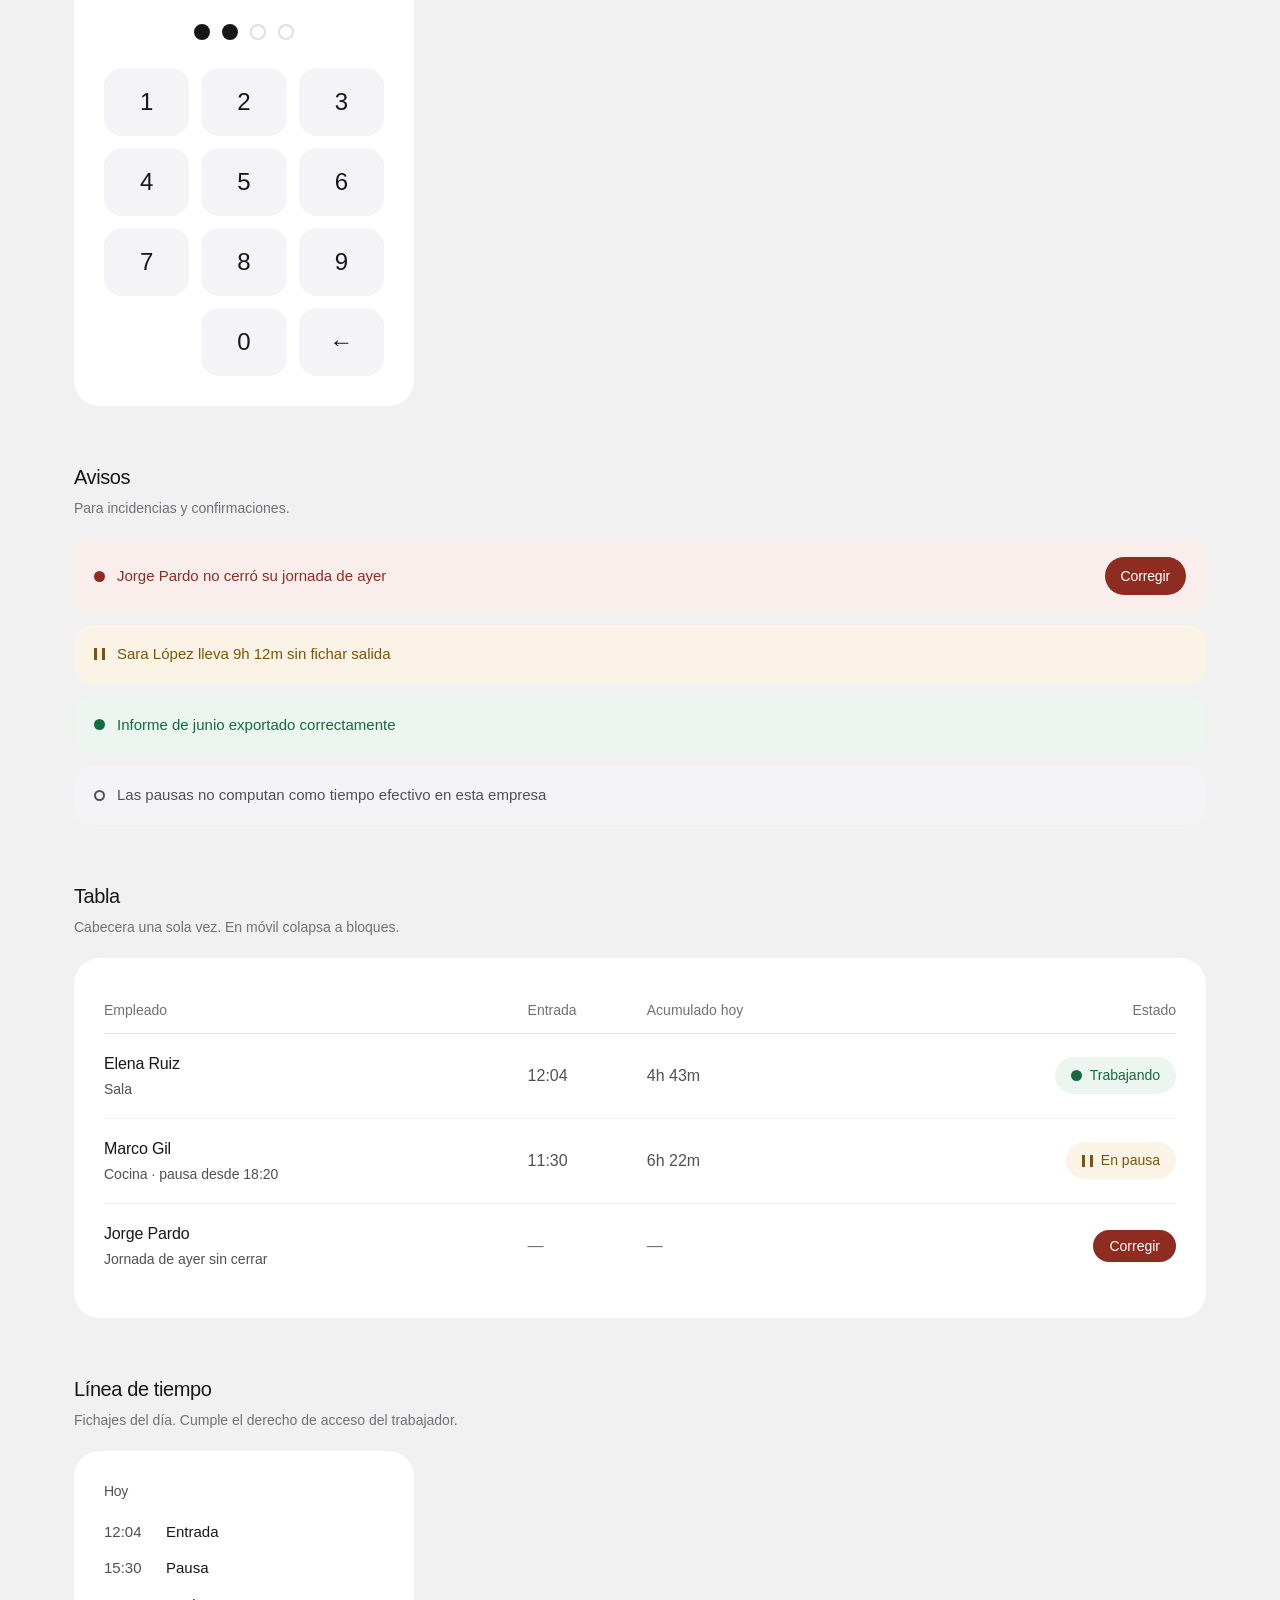
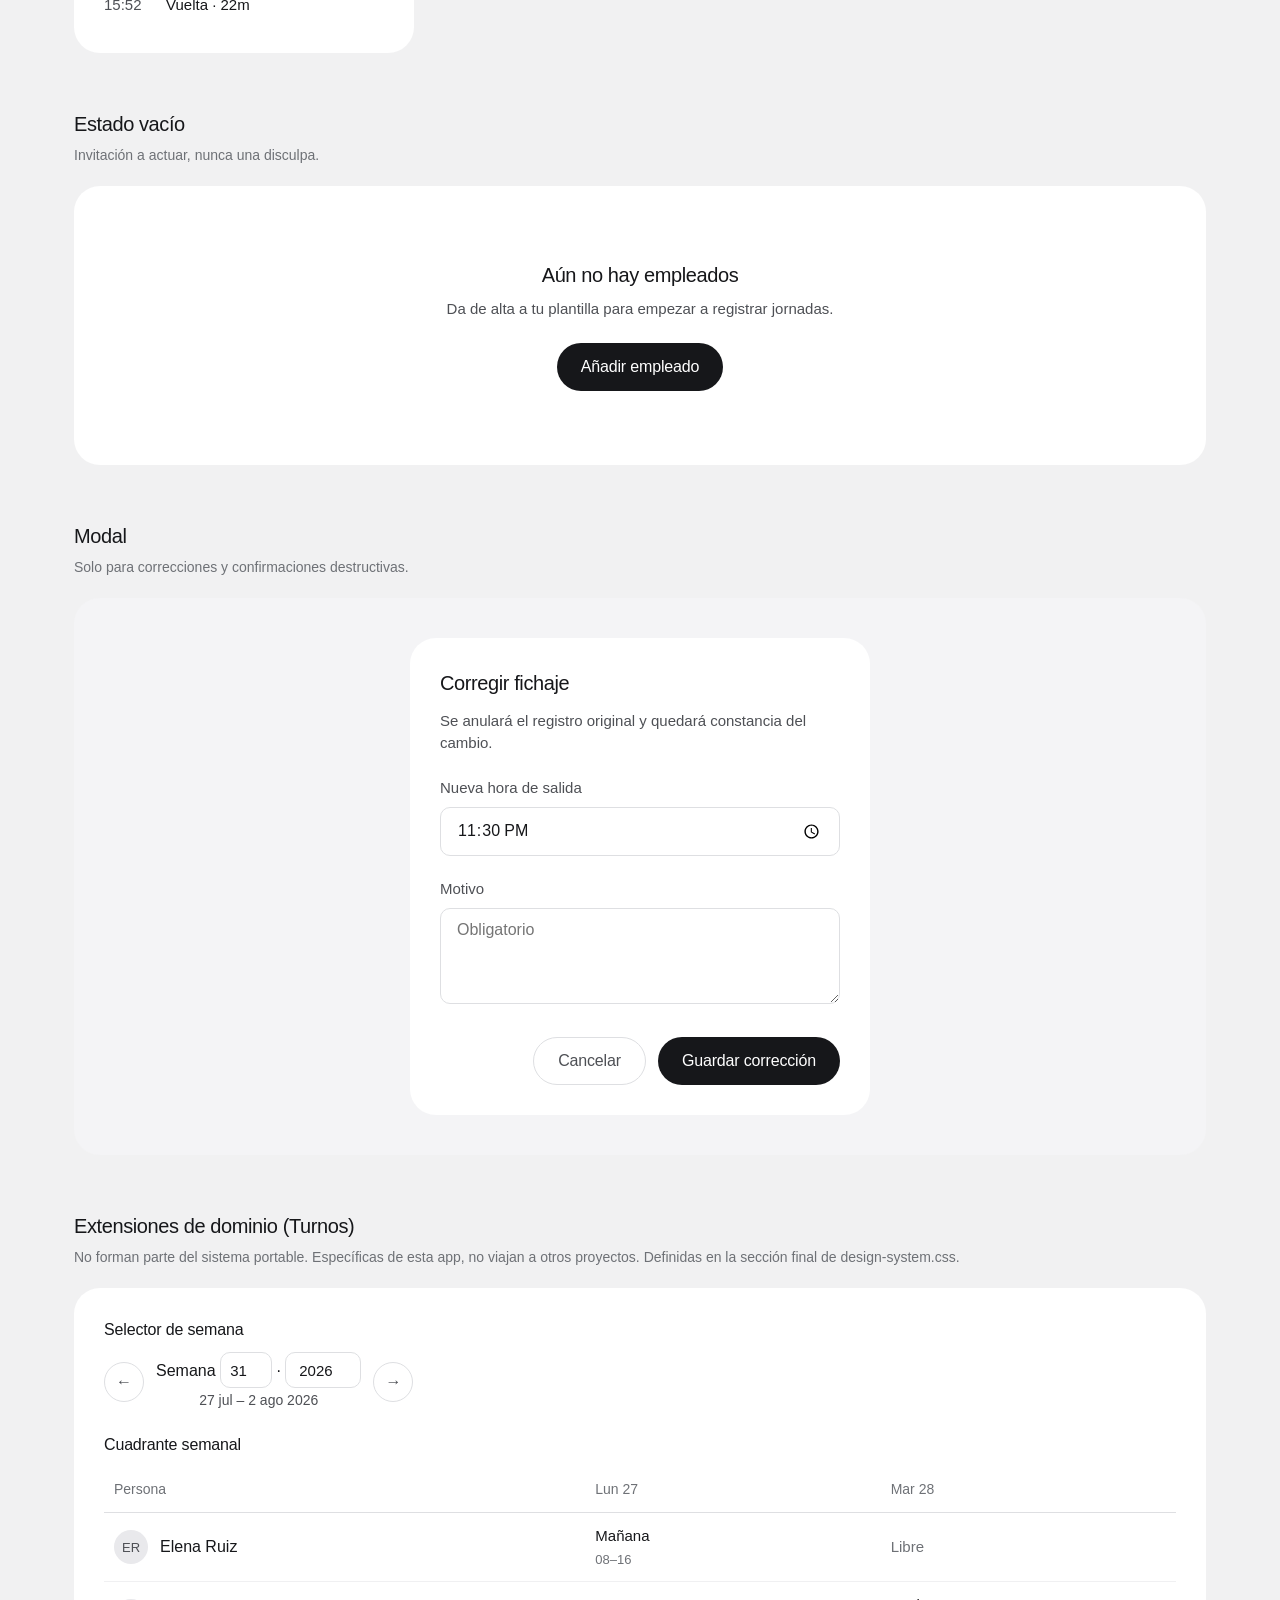
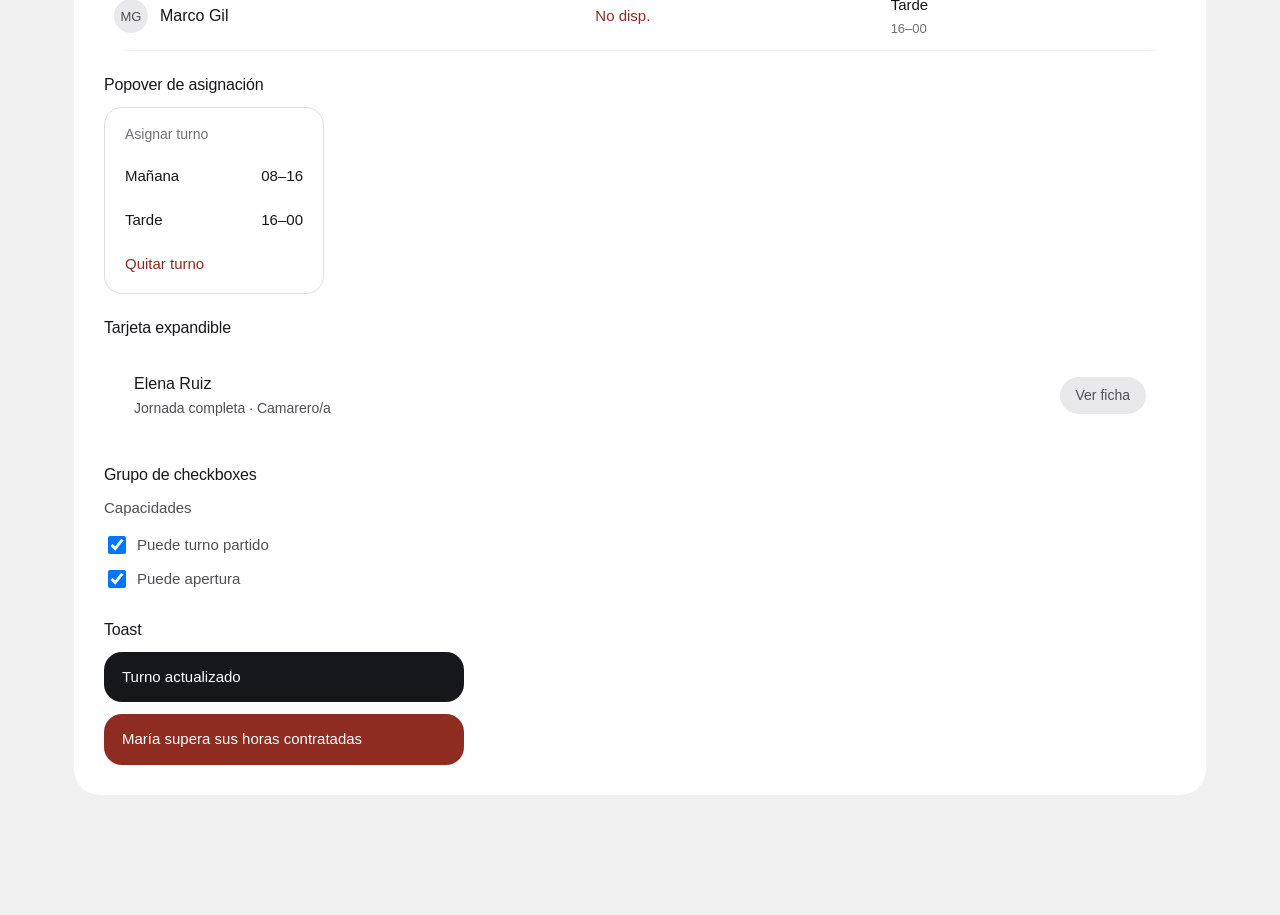
==== commit c21a98ec: "Aplicado nuevo estilo de disenio a todo el proyecto" ====
--- a/src/main/resources/static/components.html
+++ b/src/main/resources/static/components.html
@@ -3,11 +3,11 @@
 <head>
 <meta charset="UTF-8">
 <meta name="viewport" content="width=device-width, initial-scale=1">
-<title>RotaTeam — referencia de componentes</title>
+<title>Jornada — referencia de componentes</title>
 <link rel="preconnect" href="https://fonts.googleapis.com">
 <link rel="preconnect" href="https://fonts.gstatic.com" crossorigin>
 <link href="https://fonts.googleapis.com/css2?family=Inter:wght@300;400;500;600&display=swap" rel="stylesheet">
-<link rel="stylesheet" href="/css/design-system.css">
+<link rel="stylesheet" href="css/design-system.css">
 <style>
   .demo { margin-bottom: 56px; }
   .demo > h3 { margin-bottom: 6px; }
@@ -21,8 +21,7 @@
 <body>
 
 <div class="topbar">
-  <span class="brand">RotaTeam</span>
-  <span class="venue-name">Referencia interna</span>
+  <span class="brand">Jornada</span>
   <nav>
     <a href="#" aria-current="page">Componentes</a>
     <a href="#">Tokens</a>
@@ -168,12 +167,6 @@
         <label class="label" for="f5">Motivo de la corrección</label>
         <textarea class="textarea" id="f5" placeholder="El empleado olvidó fichar la salida"></textarea>
       </div>
-      <fieldset class="fieldset field">
-        <legend>Puestos</legend>
-        <label class="check"><input type="checkbox" checked>Camarero/a</label>
-        <label class="check"><input type="checkbox">Cocinero/a</label>
-        <label class="check"><input type="checkbox">Encargado/a</label>
-      </fieldset>
       <div class="row-end" style="margin-top:26px">
         <button class="btn btn--secondary">Cancelar</button>
         <button class="btn btn--primary">Guardar</button>
@@ -260,53 +253,8 @@
             <td class="cell-empty">—</td>
             <td class="right"><button class="pill pill--alert">Corregir</button></td>
           </tr>
-          <tr>
-            <td><div class="cell-title">Nuria Torres</div><div class="cell-sub">Barra</div></td>
-            <td>—</td>
-            <td class="cell-empty">Sin puesto asignado</td>
-            <td class="right">
-              <div class="row-actions">
-                <button class="btn btn--secondary btn--sm">Editar</button>
-                <button class="btn btn--quiet btn--sm">Dar de baja</button>
-              </div>
-            </td>
-          </tr>
         </tbody>
       </table>
-    </div>
-  </section>
-
-  <!-- REJILLA DEL CUADRANTE -->
-  <section class="demo">
-    <h3>Rejilla del cuadrante</h3>
-    <p class="text-caption">Dominio: solo RotaTeam. Los turnos se distinguen por su nombre y su horario, nunca por color. Cada celda es un botón real.</p>
-    <div class="surface">
-      <div class="rota-wrap">
-        <table class="rota">
-          <thead>
-            <tr>
-              <th scope="col">Persona</th>
-              <th scope="col">Lun 27</th>
-              <th scope="col">Mar 28</th>
-              <th scope="col">Mié 29</th>
-            </tr>
-          </thead>
-          <tbody>
-            <tr>
-              <th scope="row">Elena Ruiz</th>
-              <td><button class="rota-cell">MAÑANA<span class="rota-time">08:00–16:00</span></button></td>
-              <td><button class="rota-cell rota-cell--free">Libre</button></td>
-              <td><button class="rota-cell">PARTIDO<span class="rota-time">12:00–16:00 y 20:00–00:00</span></button></td>
-            </tr>
-            <tr>
-              <th scope="row">Marco Gil</th>
-              <td><button class="rota-cell rota-cell--off" disabled>No disponible</button></td>
-              <td><button class="rota-cell">TARDE<span class="rota-time">16:00–00:00</span></button></td>
-              <td><button class="rota-cell rota-cell--rejected">TARDE<span class="rota-time">16:00–00:00</span></button></td>
-            </tr>
-          </tbody>
-        </table>
-      </div>
     </div>
   </section>
 
@@ -361,6 +309,87 @@
     </div>
   </section>
 
+  <!-- EXTENSIONES DE DOMINIO — TURNOS -->
+  <section class="demo">
+    <h3>Extensiones de dominio (Turnos)</h3>
+    <p class="text-caption">No forman parte del sistema portable. Específicas de esta app, no viajan a otros proyectos. Definidas en la sección final de design-system.css.</p>
+
+    <div class="surface stack-5">
+      <div>
+        <h4 style="margin-bottom:10px">Selector de semana</h4>
+        <div class="week-nav">
+          <button class="btn btn--secondary btn--icon" aria-label="Semana anterior">←</button>
+          <div class="week-fields">
+            Semana <input class="input--week" type="number" value="31"> · <input class="input--year" type="number" value="2026">
+            <span class="week-range">27 jul – 2 ago 2026</span>
+          </div>
+          <button class="btn btn--secondary btn--icon" aria-label="Semana siguiente">→</button>
+        </div>
+      </div>
+
+      <div>
+        <h4 style="margin-bottom:10px">Cuadrante semanal</h4>
+        <div class="schedule-grid-wrap">
+          <table class="schedule-grid">
+            <thead><tr><th class="name-col">Persona</th><th>Lun 27</th><th>Mar 28</th></tr></thead>
+            <tbody>
+              <tr>
+                <td class="name-col"><div class="emp-cell"><span class="avatar">ER</span><span>Elena Ruiz</span></div></td>
+                <td class="cell"><div class="shift-chip">Mañana<span class="chip-time">08–16</span></div></td>
+                <td class="cell"><div class="shift-chip shift-chip--empty">Libre</div></td>
+              </tr>
+              <tr>
+                <td class="name-col"><div class="emp-cell"><span class="avatar">MG</span><span>Marco Gil</span></div></td>
+                <td class="cell"><div class="shift-chip shift-chip--unavailable">No disp.</div></td>
+                <td class="cell"><div class="shift-chip">Tarde<span class="chip-time">16–00</span></div></td>
+              </tr>
+            </tbody>
+          </table>
+        </div>
+      </div>
+
+      <div>
+        <h4 style="margin-bottom:10px">Popover de asignación</h4>
+        <div class="shift-popover show" style="position:static;display:inline-block">
+          <div class="pop-heading">Asignar turno</div>
+          <button type="button">Mañana <span class="tl-time">08–16</span></button>
+          <button type="button">Tarde <span class="tl-time">16–00</span></button>
+          <button type="button" class="remove">Quitar turno</button>
+        </div>
+      </div>
+
+      <div>
+        <h4 style="margin-bottom:10px">Tarjeta expandible</h4>
+        <details class="expand-card">
+          <summary>
+            <span><span class="es-name">Elena Ruiz</span><span class="es-meta">Jornada completa · Camarero/a</span></span>
+            <span class="pill pill--off">Ver ficha</span>
+          </summary>
+          <div class="expand-body">
+            <p class="text-secondary">Formulario de edición con `.field` / `.input` / `.checkbox-group`.</p>
+          </div>
+        </details>
+      </div>
+
+      <div>
+        <h4 style="margin-bottom:10px">Grupo de checkboxes</h4>
+        <fieldset class="checkbox-group">
+          <legend>Capacidades</legend>
+          <label class="checkbox-row"><input type="checkbox" checked>Puede turno partido</label>
+          <label class="checkbox-row"><input type="checkbox" checked>Puede apertura</label>
+        </fieldset>
+      </div>
+
+      <div>
+        <h4 style="margin-bottom:10px">Toast</h4>
+        <div class="toast-stack" style="position:static">
+          <div class="toast">Turno actualizado</div>
+          <div class="toast warn">María supera sus horas contratadas</div>
+        </div>
+      </div>
+    </div>
+  </section>
+
 </main>
 </body>
 </html>
--- a/src/main/resources/static/css/design-system.css
+++ b/src/main/resources/static/css/design-system.css
@@ -0,0 +1,468 @@
+/* ============================================================
+   JORNADA — SISTEMA DE DISEÑO
+   Ubicación: src/main/resources/static/css/design-system.css
+   Cargar ANTES que cualquier otra hoja de estilos.
+   ============================================================ */
+
+/* ---------- 1. TOKENS ---------- */
+:root {
+  /* Superficies */
+  --canvas:      #F1F1F2;
+  --white:       #FFFFFF;
+  --soft:        #F4F4F6;
+  --soft-2:      #E9E9EC;
+
+  /* Texto — todos superan 4.5:1 sobre blanco */
+  --ink:         #16171A;
+  --ink-2:       #4E5055;
+  --ink-3:       #6E7176;
+
+  /* Líneas */
+  --line:        #DEDFE2;
+  --line-soft:   #F0F0F2;
+
+  /* Estados */
+  --ok:          #146B40;
+  --ok-soft:     #EDF5F0;
+  --warn:        #7D5409;
+  --warn-soft:   #FAF3E6;
+  --alert:       #8F2C22;
+  --alert-soft:  #FAEEED;
+  --focus:       #1F6FEB;
+
+  /* Radios */
+  --r-sm:   10px;
+  --r:      18px;
+  --r-lg:   26px;
+  --r-pill: 999px;
+
+  /* Espaciado */
+  --s-1: 4px;
+  --s-2: 8px;
+  --s-3: 12px;
+  --s-4: 16px;
+  --s-5: 22px;
+  --s-6: 30px;
+  --s-7: 44px;
+
+  /* Alturas mínimas táctiles */
+  --touch: 48px;
+}
+
+/* ---------- 2. BASE ---------- */
+*, *::before, *::after { box-sizing: border-box; }
+
+/* El atributo hidden debe ganar siempre, aunque el componente fije su propio
+   display (.btn, .pill, .notice... son todos flex/inline-flex). */
+[hidden] { display: none !important; }
+
+html { -webkit-font-smoothing: antialiased; }
+
+body {
+  margin: 0;
+  background: var(--canvas);
+  font-family: 'Inter', -apple-system, BlinkMacSystemFont, 'Segoe UI', sans-serif;
+  color: var(--ink);
+  line-height: 1.5;
+  font-variant-numeric: tabular-nums;
+}
+
+button, input, select, textarea { font-family: inherit; font-size: inherit; }
+
+:focus-visible {
+  outline: 3px solid var(--focus);
+  outline-offset: 3px;
+}
+
+.sr-only {
+  position: absolute; width: 1px; height: 1px;
+  padding: 0; margin: -1px; overflow: hidden;
+  clip: rect(0,0,0,0); white-space: nowrap; border: 0;
+}
+
+/* ---------- 3. TIPOGRAFÍA ---------- */
+h1, h2, h3, h4 { margin: 0; letter-spacing: -0.03em; font-weight: 400; }
+h1 { font-size: 32px; }
+h2 { font-size: 27px; }
+h3 { font-size: 20px; letter-spacing: -0.02em; }
+h4 { font-size: 16px; font-weight: 500; letter-spacing: -0.01em; }
+
+p { margin: 0; }
+
+.text-lead      { font-size: 17px; color: var(--ink-2); }
+.text-body      { font-size: 16px; }
+.text-secondary { font-size: 15px; color: var(--ink-2); }
+.text-caption   { font-size: 14px; color: var(--ink-3); }
+
+/* Cifra grande — la usa el reloj del empleado y las métricas */
+.figure {
+  font-size: 56px; font-weight: 300;
+  letter-spacing: -0.045em; line-height: 1.05;
+}
+.figure-sm { font-size: 36px; font-weight: 300; letter-spacing: -0.04em; line-height: 1; }
+
+/* ---------- 4. LAYOUT ---------- */
+.page { max-width: 1180px; margin: 0 auto; padding: 40px 24px 64px; }
+.page-narrow { max-width: 560px; }
+
+.stack-2 > * + * { margin-top: var(--s-2); }
+.stack-3 > * + * { margin-top: var(--s-3); }
+.stack-4 > * + * { margin-top: var(--s-4); }
+.stack-5 > * + * { margin-top: var(--s-5); }
+.stack-6 > * + * { margin-top: var(--s-6); }
+
+.row-between { display: flex; justify-content: space-between; align-items: center; gap: var(--s-4); }
+.row-end     { display: flex; justify-content: flex-end; gap: var(--s-3); }
+
+.grid-3 { display: grid; grid-template-columns: repeat(3, 1fr); gap: var(--s-3); }
+.grid-2 { display: grid; grid-template-columns: repeat(2, 1fr); gap: var(--s-3); }
+
+@media (max-width: 720px) {
+  .grid-3, .grid-2 { grid-template-columns: 1fr; }
+  .page { padding: 24px 16px 48px; }
+}
+
+/* ---------- 5. SUPERFICIES ---------- */
+.surface {
+  background: var(--white);
+  border-radius: var(--r-lg);
+  padding: var(--s-6);
+}
+.surface-flush { background: var(--white); border-radius: var(--r-lg); overflow: hidden; }
+
+.tile {
+  background: var(--soft);
+  border-radius: var(--r);
+  padding: 20px 22px;
+}
+.tile .tile-n { font-size: 36px; font-weight: 300; letter-spacing: -0.04em; line-height: 1; }
+.tile .tile-l { font-size: 15px; color: var(--ink-2); margin-top: 9px; }
+.tile-ok   .tile-n { color: var(--ok); }
+.tile-warn .tile-n { color: var(--warn); }
+
+/* ---------- 6. BLOQUE DE ESTADO (pantalla de empleado) ---------- */
+.status-block { border-radius: var(--r); padding: 24px 22px 26px; }
+.status-block--working { background: var(--ok-soft); }
+.status-block--paused  { background: var(--warn-soft); }
+.status-block--out     { background: var(--soft); }
+
+.status-line { display: flex; align-items: center; gap: 10px; font-size: 16px; font-weight: 600; }
+.status-block--working .status-line { color: var(--ok); }
+.status-block--paused  .status-line { color: var(--warn); }
+.status-block--out     .status-line { color: var(--ink-2); }
+
+/* ---------- 7. MARCAS DE ESTADO (forma + color, nunca solo color) ---------- */
+.mark { width: 11px; height: 11px; flex-shrink: 0; display: inline-block; }
+.mark--dot  { border-radius: 50%; background: currentColor; }
+.mark--ring { border-radius: 50%; border: 2.5px solid currentColor; }
+.mark--bars {
+  border-left: 3.5px solid currentColor;
+  border-right: 3.5px solid currentColor;
+  height: 12px;
+}
+
+/* ---------- 8. BOTONES ---------- */
+.btn {
+  display: inline-flex; align-items: center; justify-content: center; gap: var(--s-2);
+  min-height: var(--touch);
+  border-radius: var(--r-pill);
+  border: none;
+  font-size: 16px; font-weight: 500; letter-spacing: -0.01em;
+  padding: 13px 24px;
+  cursor: pointer;
+  transition: opacity .12s ease;
+}
+.btn:hover  { opacity: .88; }
+.btn:active { transform: scale(.99); }
+.btn:disabled { opacity: .4; cursor: not-allowed; }
+
+.btn--primary   { background: var(--ink);   color: var(--white); }
+.btn--secondary { background: var(--white);  color: var(--ink-2); border: 1.5px solid var(--line); }
+.btn--danger    { background: var(--alert);  color: var(--white); }
+.btn--quiet     { background: transparent;   color: var(--ink-2); }
+
+/* Botón gigante de fichar — solo en la pantalla del empleado */
+.btn--hero {
+  width: 100%;
+  padding: 23px;
+  font-size: 18px;
+}
+.btn--block { width: 100%; }
+.btn--sm { min-height: 38px; padding: 8px 16px; font-size: 14px; }
+
+/* ---------- 9. FORMULARIOS ---------- */
+.field { display: block; }
+.field + .field { margin-top: var(--s-5); }
+
+.label {
+  display: block;
+  font-size: 15px; font-weight: 500; color: var(--ink-2);
+  margin-bottom: var(--s-2);
+}
+.hint { font-size: 14px; color: var(--ink-3); margin-top: var(--s-2); }
+.error-text { font-size: 14px; color: var(--alert); margin-top: var(--s-2); font-weight: 500; }
+
+.input, .select, .textarea {
+  width: 100%;
+  min-height: var(--touch);
+  background: var(--white);
+  border: 1.5px solid var(--line);
+  border-radius: var(--r-sm);
+  padding: 12px 16px;
+  font-size: 16px;
+  color: var(--ink);
+}
+.input::placeholder { color: var(--ink-3); }
+.input:focus, .select:focus, .textarea:focus { border-color: var(--ink-2); outline-offset: 1px; }
+.input[aria-invalid="true"] { border-color: var(--alert); }
+.textarea { min-height: 96px; resize: vertical; }
+
+/* Teclado numérico del login del empleado */
+.pinpad { display: grid; grid-template-columns: repeat(3, 1fr); gap: var(--s-3); }
+.pinpad button {
+  min-height: 68px;
+  background: var(--soft);
+  border: none; border-radius: var(--r);
+  font-size: 24px; font-weight: 400; color: var(--ink);
+  cursor: pointer;
+}
+.pinpad button:active { background: var(--soft-2); }
+
+.pin-display { display: flex; gap: var(--s-3); justify-content: center; }
+.pin-dot {
+  width: 16px; height: 16px; border-radius: 50%;
+  border: 2px solid var(--line);
+}
+.pin-dot--filled { background: var(--ink); border-color: var(--ink); }
+
+/* ---------- 10. PÍLDORAS DE ESTADO ---------- */
+.pill {
+  display: inline-flex; align-items: center; gap: var(--s-2);
+  font-size: 14px; font-weight: 500;
+  padding: 8px 16px;
+  border-radius: var(--r-pill);
+  white-space: nowrap;
+}
+.pill--ok    { background: var(--ok-soft);   color: var(--ok); }
+.pill--warn  { background: var(--warn-soft); color: var(--warn); }
+.pill--off   { background: var(--soft-2);    color: var(--ink-2); }
+.pill--alert { background: var(--alert);     color: var(--white); border: none; cursor: pointer; }
+
+/* ---------- 11. TABLAS ---------- */
+.table { width: 100%; border-collapse: collapse; }
+.table thead th {
+  text-align: left;
+  font-size: 14px; font-weight: 500; color: var(--ink-3);
+  padding: 12px 0;
+  border-bottom: 1px solid var(--line);
+}
+.table thead th.right, .table td.right { text-align: right; }
+.table tbody td {
+  padding: 18px 0;
+  border-bottom: 1px solid var(--line-soft);
+  vertical-align: middle;
+  font-size: 16px; color: var(--ink-2);
+}
+.table tbody tr:last-child td { border-bottom: none; }
+.table .cell-title { font-size: 16px; font-weight: 500; color: var(--ink); letter-spacing: -0.01em; }
+.table .cell-sub   { font-size: 14px; color: var(--ink-2); margin-top: 3px; }
+.table .cell-empty { color: var(--ink-3); }
+
+@media (max-width: 720px) {
+  .table thead { display: none; }
+  .table tbody td { display: block; padding: 6px 0; border: none; }
+  .table tbody tr { display: block; padding: 16px 0; border-bottom: 1px solid var(--line-soft); }
+  .table td.right { text-align: left; }
+}
+
+/* ---------- 12. AVISOS ---------- */
+.notice {
+  display: flex; align-items: center; gap: var(--s-3);
+  border-radius: var(--r);
+  padding: 18px 20px;
+  font-size: 15px; font-weight: 500;
+}
+.notice--alert { background: var(--alert-soft); color: var(--alert); }
+.notice--warn  { background: var(--warn-soft);  color: var(--warn); }
+.notice--ok    { background: var(--ok-soft);    color: var(--ok); }
+.notice--info  { background: var(--soft);       color: var(--ink-2); }
+.notice .notice-action { margin-left: auto; }
+
+/* ---------- 13. LÍNEA DE TIEMPO ---------- */
+.timeline { border-top: 1px solid var(--line); padding-top: 20px; }
+.timeline h3 { font-size: 14px; font-weight: 500; color: var(--ink-2); margin-bottom: var(--s-3); }
+.timeline-item {
+  display: flex; align-items: baseline; gap: 14px;
+  font-size: 15px; padding: 7px 0;
+}
+.timeline-item .tl-time  { color: var(--ink-2); min-width: 48px; }
+.timeline-item .tl-event { color: var(--ink); }
+
+/* ---------- 14. ESTADO VACÍO ---------- */
+.empty {
+  text-align: center;
+  padding: var(--s-7) var(--s-5);
+  color: var(--ink-2);
+}
+.empty h3 { margin-bottom: var(--s-2); color: var(--ink); }
+.empty p { font-size: 15px; margin-bottom: var(--s-5); }
+
+/* ---------- 15. MODAL ---------- */
+.modal-backdrop {
+  position: fixed; inset: 0;
+  background: rgba(22,23,26,.45);
+  display: flex; align-items: center; justify-content: center;
+  padding: var(--s-4); z-index: 100;
+}
+.modal {
+  background: var(--white);
+  border-radius: var(--r-lg);
+  padding: var(--s-6);
+  width: 100%; max-width: 460px;
+}
+.modal h3 { margin-bottom: var(--s-3); }
+
+/* ---------- 16. NAVEGACIÓN ADMIN ---------- */
+.topbar {
+  background: var(--white);
+  border-bottom: 1px solid var(--line);
+  padding: 0 var(--s-6);
+  display: flex; align-items: center; gap: var(--s-6);
+}
+.topbar .brand {
+  font-size: 15px; font-weight: 600;
+  letter-spacing: .2em; text-transform: uppercase;
+  padding: 20px 0;
+}
+.topbar nav { display: flex; gap: var(--s-5); margin-left: auto; }
+.topbar nav a {
+  font-size: 15px; color: var(--ink-2); text-decoration: none;
+  padding: 22px 0; border-bottom: 2px solid transparent;
+}
+.topbar nav a[aria-current="page"] { color: var(--ink); border-bottom-color: var(--ink); }
+.topbar .logout-link { font-size: 15px; color: var(--ink-2); text-decoration: none; padding: 22px 0; cursor: pointer; }
+
+/* ============================================================
+   EXTENSIONES DE DOMINIO — Turnos (gestor de cuadrantes)
+   No forman parte del sistema portable de components.html.
+   No viajan a otros proyectos. Compuestas solo con tokens.
+   ============================================================ */
+
+/* ---------- Cabecera de acciones de página ---------- */
+.page-actions { display: flex; align-items: center; gap: var(--s-3); flex-wrap: wrap; }
+
+.btn--icon { min-height: 40px; min-width: 40px; padding: 0; border-radius: var(--r-pill); }
+
+/* ---------- Selector de semana ---------- */
+.week-nav { display: flex; align-items: center; gap: var(--s-3); }
+.week-fields { text-align: center; font-size: 16px; color: var(--ink); }
+.week-fields .week-range { display: block; margin-top: 2px; font-size: 14px; color: var(--ink-2); }
+.input--week, .input--year {
+  min-height: 36px; padding: 4px 6px; text-align: center; font-size: 15px;
+  border: 1.5px solid var(--line); border-radius: var(--r-sm); background: var(--white); color: var(--ink);
+}
+.input--week { width: 52px; }
+.input--year { width: 76px; }
+
+/* ---------- Cuadrante semanal: tabla con primera columna fija ---------- */
+.schedule-grid-wrap { overflow-x: auto; background: var(--white); border-radius: var(--r-lg); }
+.schedule-grid { width: 100%; border-collapse: collapse; min-width: 760px; }
+.schedule-grid th, .schedule-grid td {
+  border-bottom: 1px solid var(--line-soft);
+  padding: 12px 10px;
+  text-align: left;
+  vertical-align: middle;
+}
+.schedule-grid thead th {
+  font-size: 14px; font-weight: 500; color: var(--ink-3);
+  border-bottom: 1px solid var(--line);
+}
+.schedule-grid .name-col { position: sticky; left: 0; background: var(--white); min-width: 176px; }
+.schedule-grid thead .name-col { z-index: 1; }
+.schedule-grid th.wknd { background: var(--soft); }
+.schedule-grid td.cell { cursor: pointer; min-width: 108px; }
+.schedule-grid td.cell:hover { background: var(--soft); }
+.schedule-grid.locked td.cell { cursor: default; }
+.schedule-grid.locked td.cell:hover { background: transparent; }
+
+.emp-cell { display: flex; align-items: center; gap: var(--s-3); }
+.avatar {
+  display: inline-flex; align-items: center; justify-content: center;
+  width: 34px; height: 34px; border-radius: 50%; flex-shrink: 0;
+  background: var(--soft-2); color: var(--ink-2); font-size: 13px; font-weight: 500;
+}
+
+.shift-chip { font-size: 15px; color: var(--ink); }
+.shift-chip .chip-time { display: block; font-size: 13px; color: var(--ink-3); margin-top: 2px; }
+.shift-chip--empty { color: var(--ink-3); }
+.shift-chip--unavailable { color: var(--alert); font-weight: 500; }
+
+.cell.violation { animation: cell-shake .35s; background: var(--alert-soft) !important; }
+@keyframes cell-shake {
+  0%, 100% { transform: translateX(0); }
+  25% { transform: translateX(-3px); }
+  75% { transform: translateX(3px); }
+}
+
+/* ---------- Popover de asignación de turno ---------- */
+.shift-popover {
+  position: fixed; z-index: 100; display: none;
+  background: var(--white); border: 1.5px solid var(--line);
+  border-radius: var(--r); padding: var(--s-2);
+  min-width: 220px;
+}
+.shift-popover.show { display: block; }
+.shift-popover .pop-heading { font-size: 14px; font-weight: 500; color: var(--ink-3); padding: 8px 12px; }
+.shift-popover button {
+  display: flex; width: 100%; align-items: center; justify-content: space-between; gap: var(--s-3);
+  min-height: 44px; padding: 8px 12px; border: none; background: transparent;
+  border-radius: var(--r-sm); font-size: 15px; color: var(--ink); cursor: pointer; text-align: left;
+}
+.shift-popover button:hover { background: var(--soft); }
+.shift-popover button.remove { color: var(--alert); }
+
+/* ---------- Tarjetas expandibles (empleados, turnos) ---------- */
+.expand-card { background: var(--white); border-radius: var(--r-lg); overflow: hidden; }
+.expand-card + .expand-card { margin-top: var(--s-3); }
+.expand-card summary {
+  display: flex; justify-content: space-between; align-items: center; gap: var(--s-4);
+  padding: var(--s-5) var(--s-6); cursor: pointer; list-style: none; min-height: var(--touch);
+}
+.expand-card summary::-webkit-details-marker { display: none; }
+.expand-card summary::marker { content: ""; }
+.expand-card summary .es-name { font-size: 16px; font-weight: 500; color: var(--ink); }
+.expand-card summary .es-meta { display: block; font-size: 14px; color: var(--ink-2); margin-top: 2px; font-weight: 400; }
+.expand-card .expand-body { padding: 0 var(--s-6) var(--s-6); border-top: 1px solid var(--line-soft); padding-top: var(--s-5); }
+.expand-card .expand-footer { padding: 0 var(--s-6) var(--s-6); }
+
+/* ---------- Grupos de checkboxes (capacidades, puestos) ---------- */
+.checkbox-group { border: none; padding: 0; margin: 0; }
+.checkbox-group legend { font-size: 15px; font-weight: 500; color: var(--ink-2); margin-bottom: var(--s-2); padding: 0; }
+.checkbox-row { display: flex; align-items: center; gap: var(--s-2); font-size: 15px; color: var(--ink-2); min-height: 34px; }
+.checkbox-row input { width: 18px; height: 18px; flex-shrink: 0; }
+
+/* ---------- Toasts ---------- */
+.toast-stack { position: fixed; right: var(--s-5); bottom: var(--s-5); z-index: 200; display: flex; flex-direction: column; gap: var(--s-3); max-width: 360px; }
+.toast {
+  border-radius: var(--r); padding: 14px 18px; font-size: 15px; font-weight: 500;
+  background: var(--ink); color: var(--white); display: flex; align-items: center; gap: var(--s-3);
+}
+.toast svg { flex-shrink: 0; width: 18px; height: 18px; }
+.toast.warn { background: var(--alert); }
+
+/* ---------- Tabla de cobertura mínima: inputs compactos por celda ---------- */
+.input--cell { width: 56px; min-height: 40px; padding: 6px; text-align: center; }
+
+/* ---------- Impresión del cuadrante (T3.6): solo la tabla, sin chrome ---------- */
+.print-header { display: none; }
+@media print {
+  .topbar, .page-actions, .empty, .shift-popover, .toast-stack { display: none !important; }
+  .print-header { display: block !important; margin-bottom: var(--s-6); }
+  .print-header h1 { margin: 0; font-size: 20px; }
+  .print-header p { margin: 4px 0 0; color: var(--ink-2); font-size: 13px; }
+  .schedule-grid-wrap { border: none; overflow: visible; border-radius: 0; }
+  .schedule-grid { min-width: 0; }
+  .schedule-grid .name-col { position: static; }
+  .schedule-grid tr { break-inside: avoid; }
+  @page { size: landscape; margin: 12mm; }
+}
